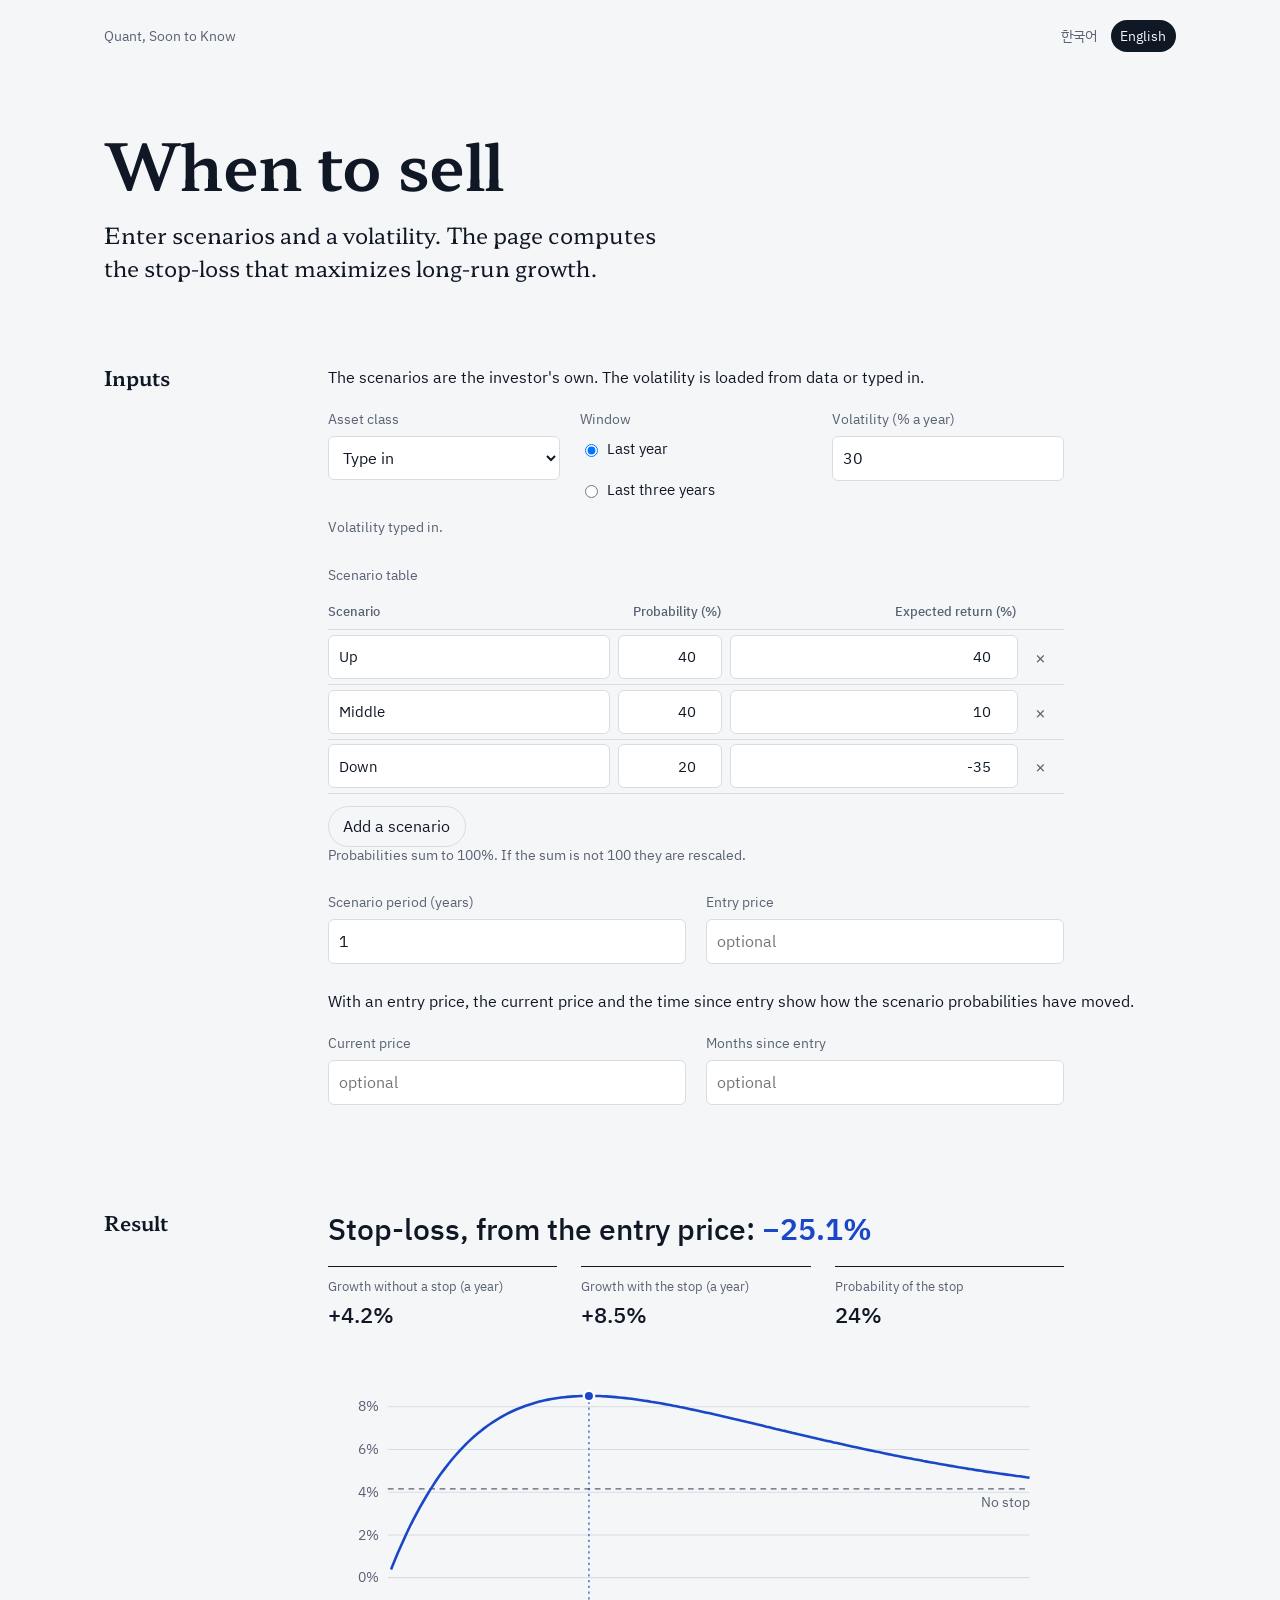
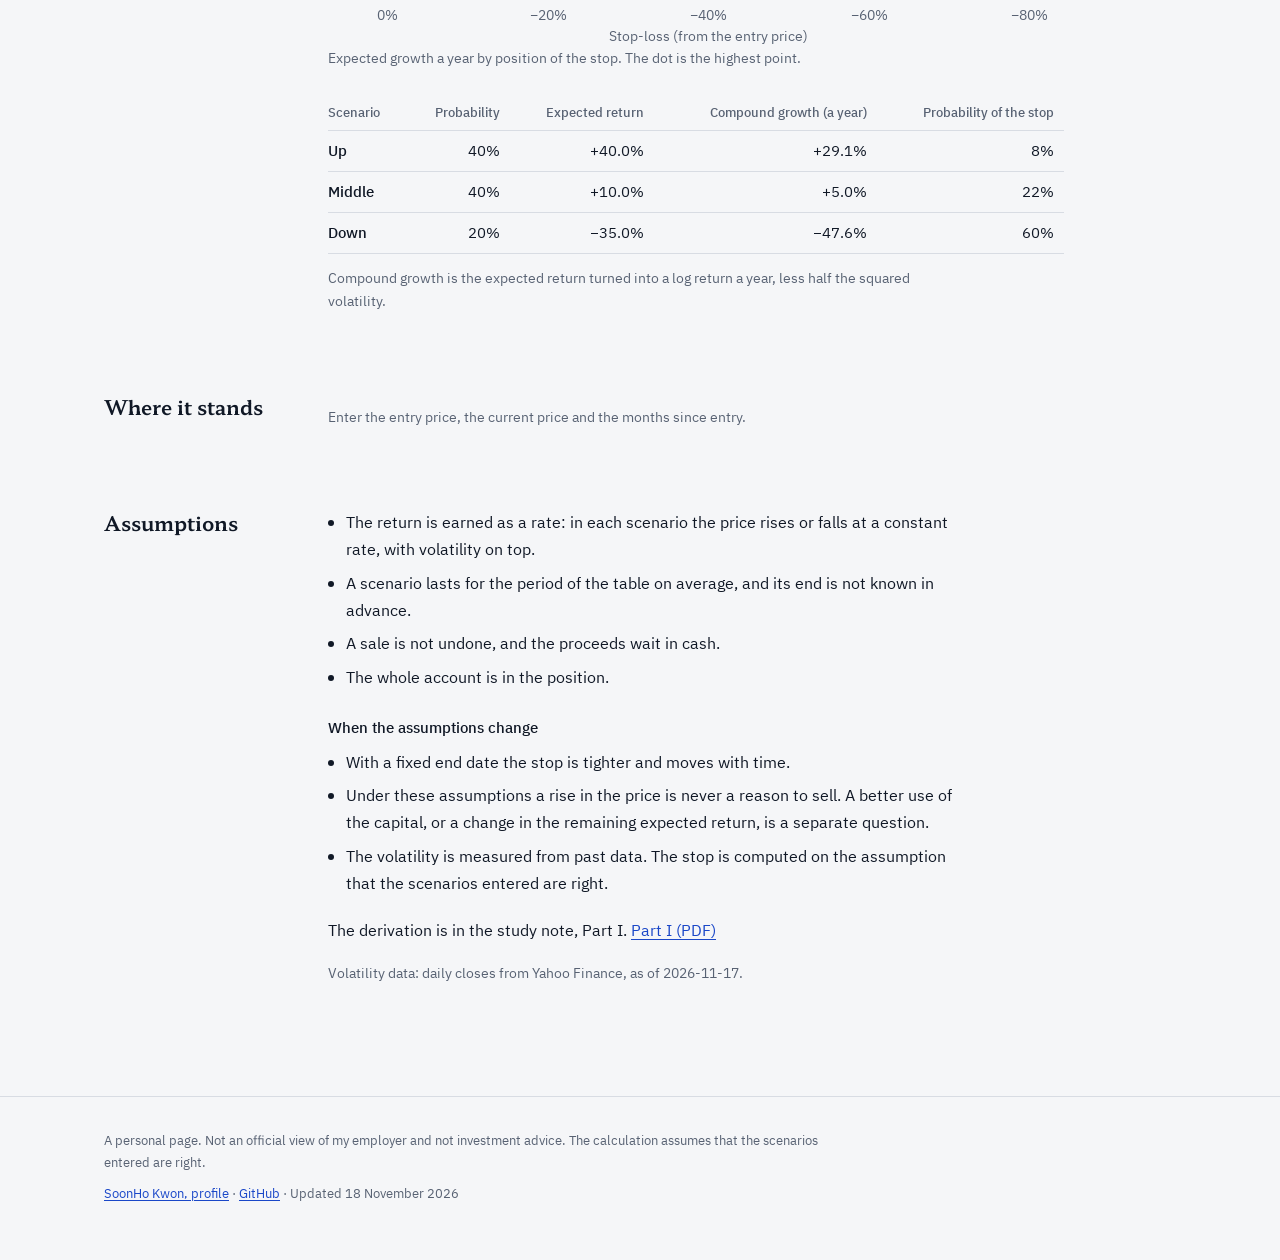
==== docs/en/index.html @ ee7844d8 "Set the site address to snowkonn.github.io/when-to-sell Co-Authored-By: Claude Fable 5.2 <noreply@an" ====
<!doctype html>
<html lang="en">
<head>
<meta charset="utf-8">
<meta name="viewport" content="width=device-width, initial-scale=1">
<title>When to sell · a stop-loss calculator</title>
<meta name="description" content="Enter a scenario table and a volatility; the page computes the stop-loss that maximizes long-run growth.">
<link rel="canonical" href="https://snowkonn.github.io/when-to-sell/en/">
<link rel="alternate" hreflang="ko" href="https://snowkonn.github.io/when-to-sell/">
<link rel="alternate" hreflang="en" href="https://snowkonn.github.io/when-to-sell/en/">
<meta property="og:type" content="website">
<meta property="og:title" content="When to sell · a stop-loss calculator">
<meta property="og:description" content="Enter a scenario table and a volatility; the page computes the stop-loss that maximizes long-run growth.">
<meta property="og:url" content="https://snowkonn.github.io/when-to-sell/en/">
<link rel="preconnect" href="https://fonts.googleapis.com">
<link rel="preconnect" href="https://fonts.gstatic.com" crossorigin>
<link rel="stylesheet" href="https://fonts.googleapis.com/css2?family=Hahmlet:wght@300;400;600&amp;display=swap&amp;text=%20%21%22%23%24%25%26%27%28%29%2A%2B%2C-./0123456789%3A%3B%3C%3D%3E%3F%40ABCDEFGHIJKLMNOPQRSTUVWXYZ%5B%5C%5D%5E_%60abcdefghijklmnopqrstuvwxyz%7B%7C%7D~">
<link rel="stylesheet" href="https://fonts.googleapis.com/css2?family=IBM+Plex+Sans+KR:wght@400;500&amp;display=swap&amp;text=%20%21%22%23%24%25%26%27%28%29%2A%2B%2C-./0123456789%3A%3B%3C%3D%3E%3F%40ABCDEFGHIJKLMNOPQRSTUVWXYZ%5B%5C%5D%5E_%60abcdefghijklmnopqrstuvwxyz%7B%7C%7D~%C2%B7%E2%88%92%EA%B5%AD%EC%96%B4%ED%95%9C">
<link rel="stylesheet" href="../assets/style.css">
</head>
<body>
<header class="masthead">
  <div class="wrap">
    <p class="series">Quant, Soon to Know</p>
    <nav class="lang" aria-label="Language"><a href="../" lang="ko" hreflang="ko">한국어</a><span aria-current="page">English</span></nav>
  </div>
</header>

<div class="tool-head">
  <div class="wrap">
    <h1>When to sell</h1>
    <p class="lede">Enter scenarios and a volatility. The page computes the stop-loss that maximizes long-run growth.</p>
  </div>
</div>

<main class="wrap tool">
  <section id="inputs">
    <h2>Inputs</h2>
    <div>
      <p>The scenarios are the investor&#x27;s own. The volatility is loaded from data or typed in.</p>
      <form>
        <div class="fields">
          <div><label for="asset">Asset class</label><select id="asset"></select></div>
          <fieldset><legend>Window</legend><div class="radios">
            <label><input type="radio" name="win" value="1y" checked> Last year</label>
            <label><input type="radio" name="win" value="3y"> Last three years</label></div></fieldset>
          <div><label for="sigma">Volatility (% a year)</label><input id="sigma" type="number" value="30" min="1" max="300" step="0.1" inputmode="decimal"></div>
        </div>
        <p class="hint" id="vol-note" aria-live="polite"></p>
        <div class="scroll"><table class="in" id="sc">
          <caption>Scenario table</caption>
          <thead><tr><th>Scenario</th><th>Probability (%)</th><th>Expected return (%)</th><th></th></tr></thead>
          <tbody></tbody>
        </table></div>
        <p class="actions"><button type="button" id="add">Add a scenario</button></p>
        <p class="hint" id="psum" aria-live="polite"></p>
        <div class="fields">
          <div><label for="horizon">Scenario period (years)</label><input id="horizon" type="number" value="1" min="0.1" max="30" step="0.25" inputmode="decimal"></div>
          <div><label for="entry">Entry price</label><input id="entry" type="number" min="0" step="any" inputmode="decimal" placeholder="optional"></div>
        </div>
        <p>With an entry price, the current price and the time since entry show how the scenario probabilities have moved.</p>
        <div class="fields">
          <div><label for="cur">Current price</label><input id="cur" type="number" min="0" step="any" inputmode="decimal" placeholder="optional"></div>
          <div><label for="months">Months since entry</label><input id="months" type="number" min="0" step="1" inputmode="decimal" placeholder="optional"></div>
        </div>
      </form>
    </div>
  </section>

  <section id="output">
    <h2>Result</h2>
    <div id="result" aria-live="polite"></div>
  </section>

  <section id="now">
    <h2>Where it stands</h2>
    <div id="now-out" aria-live="polite"></div>
  </section>

  <section id="assumptions">
    <h2>Assumptions</h2>
    <div>
      <ul class="plain"><li>The return is earned as a rate: in each scenario the price rises or falls at a constant rate, with volatility on top.</li><li>A scenario lasts for the period of the table on average, and its end is not known in advance.</li><li>A sale is not undone, and the proceeds wait in cash.</li><li>The whole account is in the position.</li></ul>
      <h3>When the assumptions change</h3>
      <ul class="plain"><li>With a fixed end date the stop is tighter and moves with time.</li><li>Under these assumptions a rise in the price is never a reason to sell. A better use of the capital, or a change in the remaining expected return, is a separate question.</li><li>The volatility is measured from past data. The stop is computed on the assumption that the scenarios entered are right.</li></ul>
      <p>The derivation is in the study note, Part I. <a href="https://snowkonn.github.io/study/stoploss-part1-rate.pdf">Part I (PDF)</a></p>
      <p class="note">Volatility data: daily closes from Yahoo Finance, as of 2026-11-17.</p>
    </div>
  </section>
</main>

<footer>
  <div class="wrap">
    <p>A personal page. Not an official view of my employer and not investment advice. The calculation assumes that the scenarios entered are right.</p>
    <p><a href="https://snowkonn.github.io/en/">SoonHo Kwon, profile</a> · <a href="https://github.com/SnowKonn/when-to-sell" rel="noopener">GitHub</a> · Updated 18 November 2026</p>
  </div>
</footer>
<div hidden>Up Middle Down Scenario Probability (%) Expected return (%) Expected return Compound growth (a year) Probability of the stop Remove Type in Equities Bonds Commodities Currencies Crypto Probabilities sum to {n}%. If the sum is not 100 they are rescaled. Last year {y1}%, last three years {y3}%. Last observation {d}. Volatility typed in. At least two scenarios are needed. Enter numbers for the probabilities and expected returns. The probabilities must sum to more than zero. An expected return must be above −100%. The volatility must be above 0 and at most 300%. The scenario period must be above 0 and at most 30 years. Stop-loss, from the entry price: as a price, {p} No stop-loss is better. No stop raises growth above holding without one. With these inputs it is better not to hold. Expected growth is not positive at any stop. The volatility outweighs the expected return. Growth without a stop (a year) Growth with the stop (a year) Probability of the stop Expected growth by position of the stop Stop-loss (from the entry price) No stop Expected growth a year by position of the stop. The dot is the highest point. Compound growth is the expected return turned into a log return a year, less half the squared volatility. Enter the entry price, the current price and the months since entry. Return since entry Remaining expected growth (a year) At entry Now The current price is below the stop. {d}% above the stop. While remaining expected growth is positive there is no reason to sell. After it turns negative, the rule of this calculation still waits until the stop is reached. Probability KOSPI KOSDAQ S&amp;P 500 Nasdaq 100 Russell 2000 PHLX Semiconductor Nikkei 225 Euro Stoxx 50 Shanghai Composite Emerging equities (EEM) US long Treasuries (TLT) US aggregate bonds (AGG) US high yield (HYG) Gold Crude oil (WTI) Copper USD/KRW Bitcoin</div>
<script type="application/json" id="i18n">{"up": "Up", "mid": "Middle", "down": "Down", "col_name": "Scenario", "col_p": "Probability (%)", "col_r": "Expected return (%)", "col_r_out": "Expected return", "col_mu": "Compound growth (a year)", "col_hit": "Probability of the stop", "remove": "Remove", "manual": "Type in", "groups": {"equity": "Equities", "bond": "Bonds", "commodity": "Commodities", "fx": "Currencies", "crypto": "Crypto"}, "psum": "Probabilities sum to {n}%. If the sum is not 100 they are rescaled.", "vol_note": "Last year {y1}%, last three years {y3}%. Last observation {d}.", "vol_manual": "Volatility typed in.", "err_rows": "At least two scenarios are needed.", "err_number": "Enter numbers for the probabilities and expected returns.", "err_prob": "The probabilities must sum to more than zero.", "err_return": "An expected return must be above −100%.", "err_sigma": "The volatility must be above 0 and at most 300%.", "err_horizon": "The scenario period must be above 0 and at most 30 years.", "stop_label": "Stop-loss, from the entry price:", "stop_price": "as a price, {p}", "no_stop": "No stop-loss is better.", "no_stop_why": "No stop raises growth above holding without one.", "avoid": "With these inputs it is better not to hold.", "avoid_why": "Expected growth is not positive at any stop. The volatility outweighs the expected return.", "g_none": "Growth without a stop (a year)", "g_stop": "Growth with the stop (a year)", "p_stop": "Probability of the stop", "chart_alt": "Expected growth by position of the stop", "chart_x": "Stop-loss (from the entry price)", "chart_none": "No stop", "chart_cap": "Expected growth a year by position of the stop. The dot is the highest point.", "mu_note": "Compound growth is the expected return turned into a log return a year, less half the squared volatility.", "now_hint": "Enter the entry price, the current price and the months since entry.", "now_ret": "Return since entry", "now_D": "Remaining expected growth (a year)", "now_prior": "At entry", "now_post": "Now", "now_below": "The current price is below the stop.", "now_above": "{d}% above the stop.", "now_note": "While remaining expected growth is positive there is no reason to sell. After it turns negative, the rule of this calculation still waits until the stop is reached.", "col_p_out": "Probability"}</script>
<script type="application/json" id="vol-data">{"generated": "2026-11-17", "source": "Yahoo Finance via yfinance", "method": "sample standard deviation of daily log returns over the last 252 and 756 observations, annualized with the observations per year measured from the dates", "assets": [{"id": "kospi", "ticker": "^KS11", "group": "equity", "ko": "코스피", "en": "KOSPI", "vol_1y": 0.5567, "vol_3y": 0.3593, "last": "2026-11-17", "n": 1220, "per_year": 243.8}, {"id": "kosdaq", "ticker": "^KQ11", "group": "equity", "ko": "코스닥", "en": "KOSDAQ", "vol_1y": 0.5025, "vol_3y": 0.3477, "last": "2026-11-17", "n": 1220, "per_year": 243.8}, {"id": "spx", "ticker": "^GSPC", "group": "equity", "ko": "S&P 500", "en": "S&P 500", "vol_1y": 0.1373, "vol_3y": 0.1515, "last": "2026-11-16", "n": 1254, "per_year": 250.8}, {"id": "ndx", "ticker": "^NDX", "group": "equity", "ko": "나스닥 100", "en": "Nasdaq 100", "vol_1y": 0.2149, "vol_3y": 0.2101, "last": "2026-11-16", "n": 1254, "per_year": 250.8}, {"id": "rut", "ticker": "^RUT", "group": "equity", "ko": "러셀 2000", "en": "Russell 2000", "vol_1y": 0.1871, "vol_3y": 0.2112, "last": "2026-11-16", "n": 1254, "per_year": 250.8}, {"id": "sox", "ticker": "^SOX", "group": "equity", "ko": "필라델피아 반도체", "en": "PHLX Semiconductor", "vol_1y": 0.4892, "vol_3y": 0.4156, "last": "2026-11-16", "n": 1254, "per_year": 250.8}, {"id": "n225", "ticker": "^N225", "group": "equity", "ko": "닛케이 225", "en": "Nikkei 225", "vol_1y": 0.2931, "vol_3y": 0.2606, "last": "2026-11-17", "n": 1220, "per_year": 243.8}, {"id": "sx5e", "ticker": "^STOXX50E", "group": "equity", "ko": "유로스톡스 50", "en": "Euro Stoxx 50", "vol_1y": 0.1568, "vol_3y": 0.1526, "last": "2026-11-13", "n": 1256, "per_year": 251.4}, {"id": "ssec", "ticker": "000001.SS", "group": "equity", "ko": "상하이종합", "en": "Shanghai Composite", "vol_1y": 0.143, "vol_3y": 0.1583, "last": "2026-11-13", "n": 1211, "per_year": 242.4}, {"id": "eem", "ticker": "EEM", "group": "equity", "ko": "신흥국 주식(EEM)", "en": "Emerging equities (EEM)", "vol_1y": 0.267, "vol_3y": 0.2056, "last": "2026-11-16", "n": 1254, "per_year": 250.8}, {"id": "tlt", "ticker": "TLT", "group": "bond", "ko": "미국 장기국채(TLT)", "en": "US long Treasuries (TLT)", "vol_1y": 0.0966, "vol_3y": 0.1256, "last": "2026-11-16", "n": 1254, "per_year": 250.8}, {"id": "agg", "ticker": "AGG", "group": "bond", "ko": "미국 종합채권(AGG)", "en": "US aggregate bonds (AGG)", "vol_1y": 0.0415, "vol_3y": 0.0498, "last": "2026-11-16", "n": 1254, "per_year": 250.8}, {"id": "hyg", "ticker": "HYG", "group": "bond", "ko": "미국 하이일드(HYG)", "en": "US high yield (HYG)", "vol_1y": 0.0394, "vol_3y": 0.0482, "last": "2026-11-16", "n": 1254, "per_year": 250.8}, {"id": "gold", "ticker": "GC=F", "group": "commodity", "ko": "금", "en": "Gold", "vol_1y": 0.2828, "vol_3y": 0.22, "last": "2026-11-16", "n": 1258, "per_year": 251.4}, {"id": "wti", "ticker": "CL=F", "group": "commodity", "ko": "원유(WTI)", "en": "Crude oil (WTI)", "vol_1y": 0.5741, "vol_3y": 0.4165, "last": "2026-11-16", "n": 1257, "per_year": 251.2}, {"id": "copper", "ticker": "HG=F", "group": "commodity", "ko": "구리", "en": "Copper", "vol_1y": 0.2736, "vol_3y": 0.3012, "last": "2026-11-16", "n": 1258, "per_year": 251.4}, {"id": "usdkrw", "ticker": "KRW=X", "group": "fx", "ko": "달러/원", "en": "USD/KRW", "vol_1y": 0.1069, "vol_3y": 0.0996, "last": "2026-11-17", "n": 1300, "per_year": 259.8}, {"id": "btc", "ticker": "BTC-USD", "group": "crypto", "ko": "비트코인", "en": "Bitcoin", "vol_1y": 0.3858, "vol_3y": 0.4451, "last": "2026-11-17", "n": 1826, "per_year": 365.0}]}</script>
<script src="../assets/stoploss.js" defer></script>
</body>
</html>
---- docs/assets/style.css ----
/* Stop-loss calculator. Colours and type follow snowkonn.github.io. */

:root {
  --paper: #f5f6f8;
  --surface: #ffffff;
  --ink: #101826;
  --muted: #586273;
  --rule: #d8dce3;
  --warn: #b96a00;
  --link: #1a47c8;
  --display: "Hahmlet", "Noto Serif KR", serif;
  --text: "IBM Plex Sans KR", "IBM Plex Sans", "Apple SD Gothic Neo", sans-serif;
  --measure: 40rem;
  color-scheme: light dark;
}

@media (prefers-color-scheme: dark) {
  :root {
    --paper: #0e131b;
    --surface: #161d28;
    --ink: #e7ebf1;
    --muted: #98a3b3;
    --rule: #2a3442;
    --warn: #e3a04a;
    --link: #9bb5ff;
  }
}

* { box-sizing: border-box; }

html { -webkit-text-size-adjust: 100%; scroll-behavior: smooth; }

body {
  margin: 0;
  background: var(--paper);
  color: var(--ink);
  font-family: var(--text);
  font-size: 1rem;
  line-height: 1.7;
  font-feature-settings: "tnum" 1, "lnum" 1;
  word-break: keep-all;
  overflow-wrap: anywhere;
}

a { color: var(--link); text-underline-offset: 0.18em; text-decoration-thickness: 1px; }
a:hover { text-decoration-thickness: 2px; }
:focus-visible { outline: 2px solid var(--link); outline-offset: 3px; border-radius: 2px; }

.wrap { max-width: 70rem; margin: 0 auto; padding: 0 1.5rem; }

/* ---------- masthead ---------- */

.masthead { padding: 1.25rem 0 0; }
.masthead .wrap { display: flex; justify-content: space-between; align-items: baseline; gap: 1rem; }
.masthead .series { color: var(--muted); font-size: 0.875rem; margin: 0; }
.lang { display: flex; gap: 0.25rem; font-size: 0.875rem; }
.lang a, .lang span { padding: 0.25rem 0.6rem; border-radius: 999px; text-decoration: none; color: var(--muted); }
.lang span[aria-current] { background: var(--ink); color: var(--paper); }
.lang a:hover { color: var(--ink); }

/* ---------- sections ---------- */

main section { display: grid; grid-template-columns: 11rem minmax(0, 1fr); gap: 1rem 3rem; padding: clamp(3rem, 7vw, 5rem) 0 0; }
main section > h2 { font-family: var(--display); font-weight: 600; font-size: 1.25rem; line-height: 1.35; margin: 0; align-self: start; position: sticky; top: 1.25rem; }
main section > h2 small { display: block; font-family: var(--text); font-weight: 400; font-size: 0.8125rem; color: var(--muted); margin-top: 0.25rem; }
main section > div > p { max-width: var(--measure); margin: 0 0 1rem; }
[hidden] { display: none !important; }
@media (prefers-reduced-motion: reduce) { html { scroll-behavior: auto; } }

footer { margin-top: clamp(4rem, 9vw, 7rem); padding: 2rem 0 3rem; border-top: 1px solid var(--rule); color: var(--muted); font-size: 0.8125rem; }
footer p { max-width: 46rem; margin: 0 0 0.5rem; }

/* ---------- calculator ---------- */

.tool-head { padding: clamp(2rem, 6vw, 4rem) 0 0; }
.tool-head .back { font-size: 0.875rem; }
.tool-head h1 { font-family: var(--display); font-weight: 600; font-size: clamp(2.25rem, 6vw, 4rem); line-height: 1.1; letter-spacing: -0.01em; margin: 0.75rem 0 0; }
.tool-head .lede { font-family: var(--display); font-size: clamp(1.125rem, 2vw, 1.375rem); line-height: 1.5; max-width: 36rem; margin: 1.25rem 0 0; }

.tool form { margin: 0; }
.tool .fields { display: grid; grid-template-columns: repeat(auto-fit, minmax(11rem, 1fr)); gap: 1rem 1.25rem; max-width: 46rem; margin: 0 0 1.5rem; }
.tool label, .tool legend { display: block; font-size: 0.875rem; color: var(--muted); margin: 0 0 0.3rem; padding: 0; }
.tool fieldset { border: 0; margin: 0; padding: 0; min-width: 0; }
.tool input[type="number"], .tool input[type="text"], .tool select {
  width: 100%; font: inherit; color: var(--ink); background: var(--surface);
  border: 1px solid var(--rule); border-radius: 6px; padding: 0.5rem 0.65rem; min-height: 2.75rem;
}
.tool input:hover, .tool select:hover { border-color: var(--muted); }
.tool .radios { display: flex; gap: 1rem; flex-wrap: wrap; min-height: 2.75rem; align-items: center; }
.tool .radios label { display: inline-flex; gap: 0.4rem; align-items: center; margin: 0; color: var(--ink); font-size: 0.9375rem; }
.tool .hint { font-size: 0.875rem; color: var(--muted); margin: -0.75rem 0 1.5rem; max-width: var(--measure); }
.tool .hint.warn { color: var(--warn); }

.tool .scroll { overflow-x: auto; max-width: 46rem; }
.tool table { border-collapse: collapse; width: 100%; font-size: 0.9375rem; }
.tool caption { text-align: left; font-size: 0.875rem; color: var(--muted); padding: 0 0 0.4rem; }
.tool th, .tool td { padding: 0.45rem 0.6rem 0.45rem 0; border-top: 1px solid var(--rule); text-align: right; white-space: nowrap; }
.tool th:first-child, .tool td:first-child { text-align: left; }
.tool thead th { font-weight: 500; color: var(--muted); font-size: 0.8125rem; border-top: 0; }
.tool tbody tr:last-child > * { border-bottom: 1px solid var(--rule); }
.tool table.in td { padding: 0.3rem 0.5rem 0.3rem 0; }
.tool table.in input { min-width: 5.5rem; }
.tool table.in td:nth-child(2) input, .tool table.in td:nth-child(3) input { text-align: right; }
.tool table.out th[scope="row"] { font-weight: 500; }
.tool button { font: inherit; color: var(--ink); background: none; border: 1px solid var(--rule); border-radius: 999px; padding: 0.35rem 0.9rem; min-height: 2.5rem; cursor: pointer; }
.tool button:hover { border-color: var(--muted); }
.tool button.del { border: 0; color: var(--muted); padding: 0.2rem 0.6rem; font-size: 1.125rem; line-height: 1; }
.tool button.del:hover { color: var(--ink); }
.tool .actions { margin: 0.75rem 0 0.5rem; }

.tool .big { font-size: clamp(1.375rem, 3vw, 1.875rem); font-weight: 500; line-height: 1.35; margin: 0 0 1rem; max-width: none; }
.tool .big strong { font-weight: 600; color: var(--link); }
.tool .big .sub { display: block; font-family: var(--text); font-size: 1rem; color: var(--muted); margin-top: 0.25rem; }
.tool .facts { display: grid; grid-template-columns: repeat(auto-fit, minmax(11rem, 1fr)); gap: 0.75rem 1.5rem; max-width: 46rem; margin: 0 0 1.5rem; }
.tool .facts div { border-top: 1px solid var(--ink); padding-top: 0.5rem; }
.tool .facts dt { font-size: 0.8125rem; color: var(--muted); }
.tool .facts dd { margin: 0; font-size: 1.375rem; font-weight: 500; }
.tool figure { margin: 0 0 1.5rem; max-width: 46rem; }
.tool figcaption, .tool .note { font-size: 0.875rem; color: var(--muted); max-width: var(--measure); }
.tool .note { margin: 0.75rem 0 0; }
.tool .error { color: var(--warn); }
.tool svg { display: block; width: 100%; height: auto; }
.tool svg .grid { stroke: var(--rule); stroke-width: 1; }
.tool svg .tick, .tool svg .lab { fill: var(--muted); font-size: 12px; font-family: var(--text); }
.tool svg .curve { fill: none; stroke: var(--link); stroke-width: 2.25; stroke-linejoin: round; }
.tool svg .none { stroke: var(--muted); stroke-width: 1.25; stroke-dasharray: 5 4; }
.tool svg .at { stroke: var(--link); stroke-width: 1; stroke-dasharray: 2 3; }
.tool svg .dot { fill: var(--link); stroke: var(--surface); stroke-width: 2; }
.tool ul.plain { margin: 0 0 1.25rem; padding-left: 1.1rem; max-width: var(--measure); }
.tool ul.plain li { margin: 0 0 0.4rem; }
.tool h3 { font-family: var(--text); font-size: 0.9375rem; font-weight: 500; margin: 1.5rem 0 0.5rem; }

/* the result tables scroll inside their own box; the page itself never scrolls sideways */
.tool section > div, .tool section > h2 { min-width: 0; }
@media (max-width: 560px) {
  .tool svg .tick { font-size: 19px; }
  .tool svg .lab { font-size: 19px; }
  .tool svg .axis-title { display: none; }
}

/* ---------- small screens ---------- */

@media (max-width: 760px) {
  main section { grid-template-columns: minmax(0, 1fr); gap: 1.25rem; }
  main section > h2 { position: static; }
}
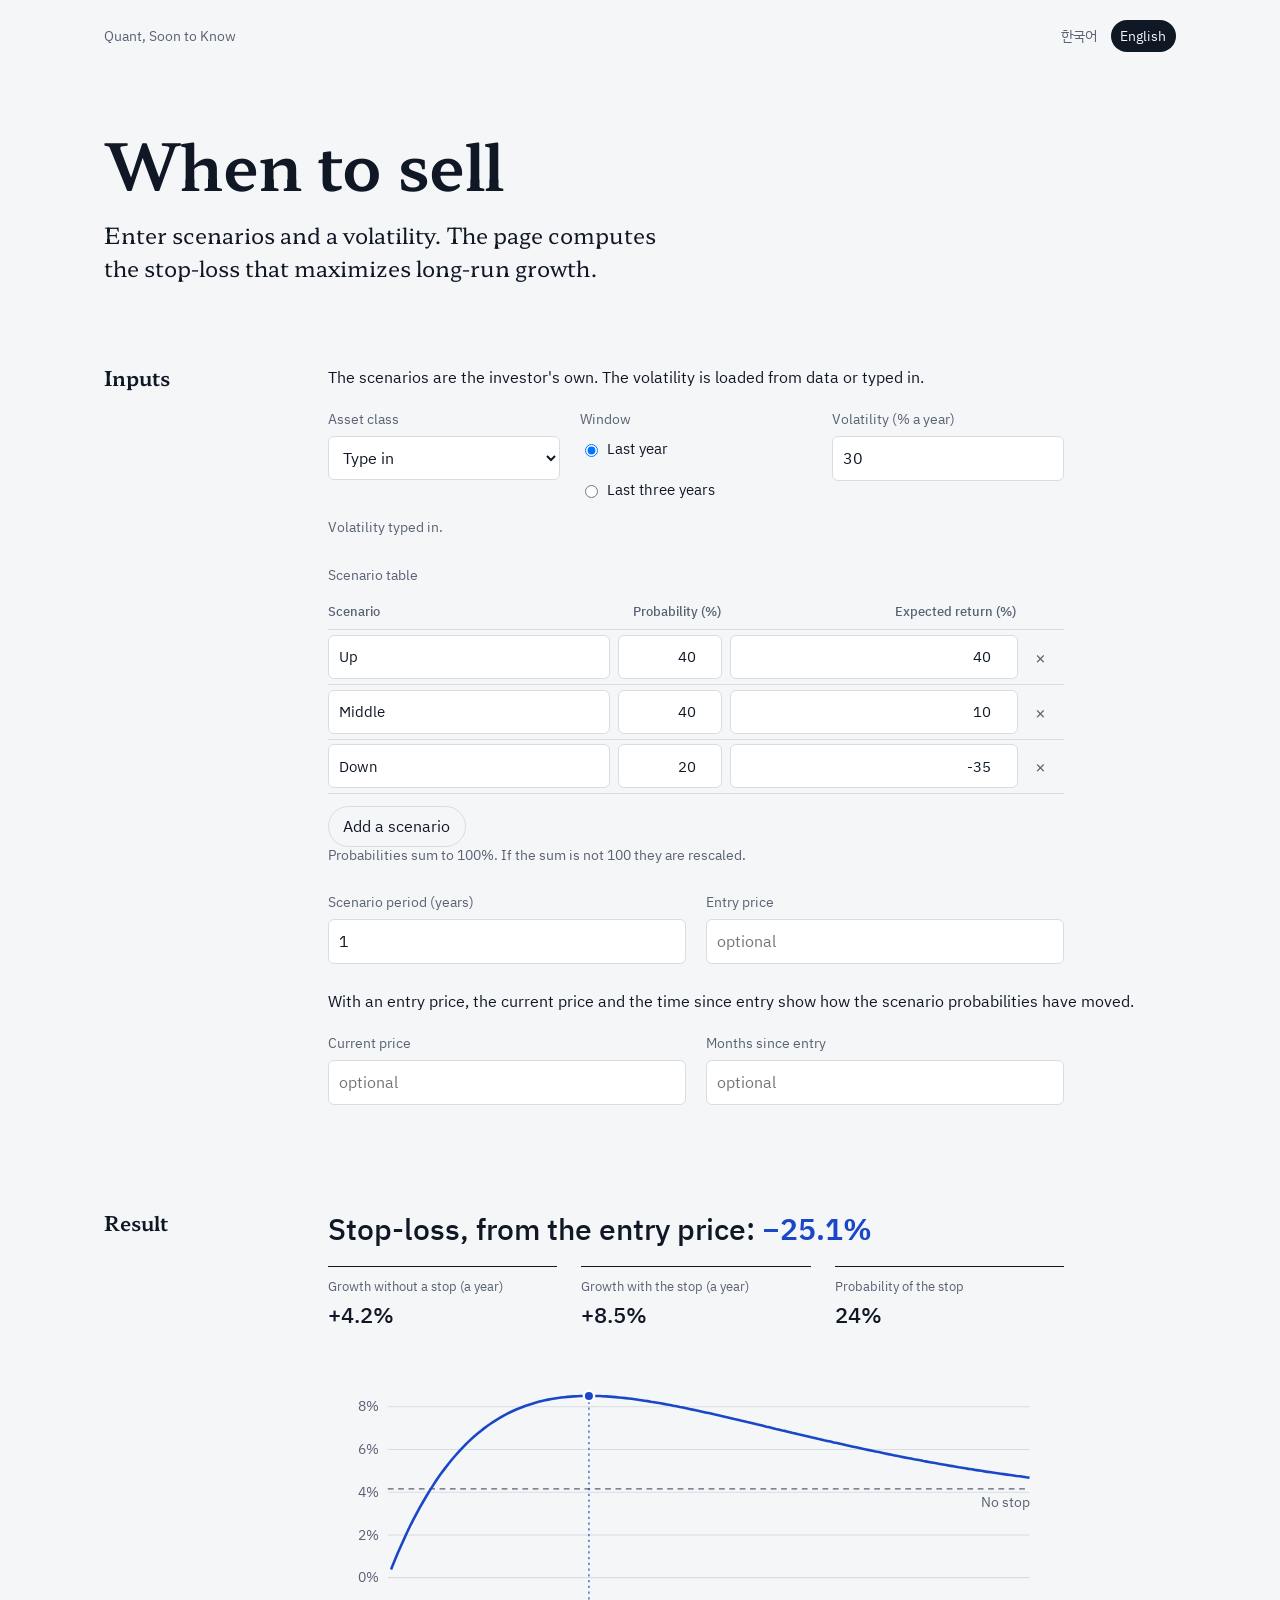
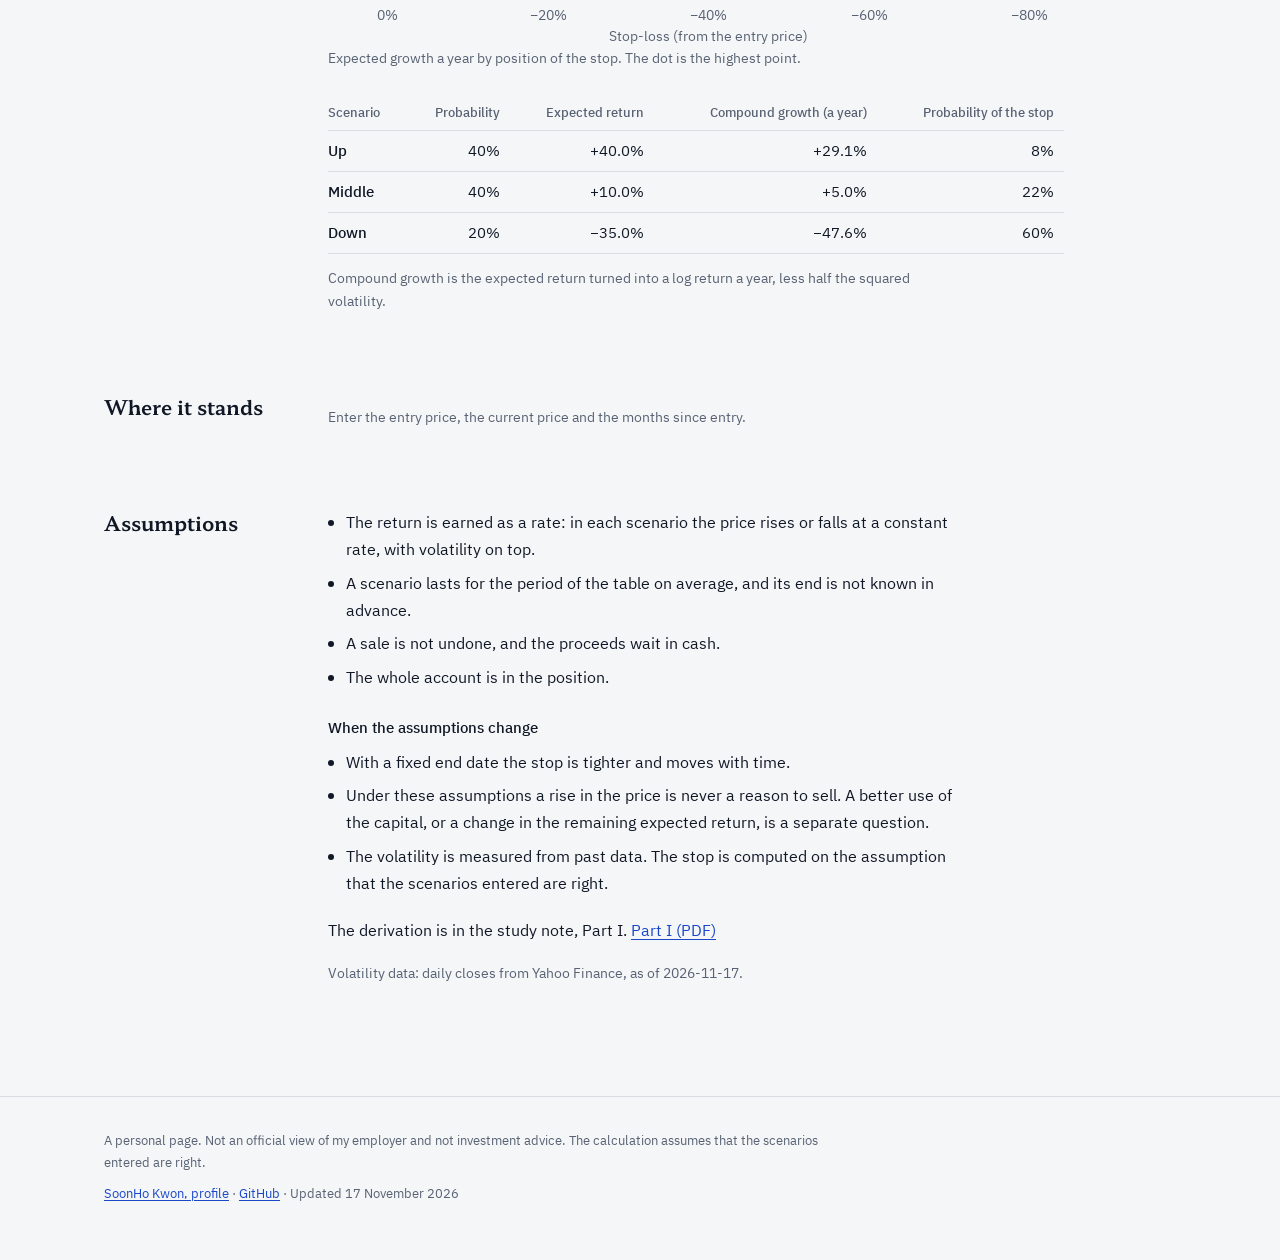
==== commit 915a8e88: "Refresh volatility table" ====
--- a/docs/en/index.html
+++ b/docs/en/index.html
@@ -92,12 +92,12 @@
 <footer>
   <div class="wrap">
     <p>A personal page. Not an official view of my employer and not investment advice. The calculation assumes that the scenarios entered are right.</p>
-    <p><a href="https://snowkonn.github.io/en/">SoonHo Kwon, profile</a> · <a href="https://github.com/SnowKonn/when-to-sell" rel="noopener">GitHub</a> · Updated 18 November 2026</p>
+    <p><a href="https://snowkonn.github.io/en/">SoonHo Kwon, profile</a> · <a href="https://github.com/SnowKonn/when-to-sell" rel="noopener">GitHub</a> · Updated 17 November 2026</p>
   </div>
 </footer>
 <div hidden>Up Middle Down Scenario Probability (%) Expected return (%) Expected return Compound growth (a year) Probability of the stop Remove Type in Equities Bonds Commodities Currencies Crypto Probabilities sum to {n}%. If the sum is not 100 they are rescaled. Last year {y1}%, last three years {y3}%. Last observation {d}. Volatility typed in. At least two scenarios are needed. Enter numbers for the probabilities and expected returns. The probabilities must sum to more than zero. An expected return must be above −100%. The volatility must be above 0 and at most 300%. The scenario period must be above 0 and at most 30 years. Stop-loss, from the entry price: as a price, {p} No stop-loss is better. No stop raises growth above holding without one. With these inputs it is better not to hold. Expected growth is not positive at any stop. The volatility outweighs the expected return. Growth without a stop (a year) Growth with the stop (a year) Probability of the stop Expected growth by position of the stop Stop-loss (from the entry price) No stop Expected growth a year by position of the stop. The dot is the highest point. Compound growth is the expected return turned into a log return a year, less half the squared volatility. Enter the entry price, the current price and the months since entry. Return since entry Remaining expected growth (a year) At entry Now The current price is below the stop. {d}% above the stop. While remaining expected growth is positive there is no reason to sell. After it turns negative, the rule of this calculation still waits until the stop is reached. Probability KOSPI KOSDAQ S&amp;P 500 Nasdaq 100 Russell 2000 PHLX Semiconductor Nikkei 225 Euro Stoxx 50 Shanghai Composite Emerging equities (EEM) US long Treasuries (TLT) US aggregate bonds (AGG) US high yield (HYG) Gold Crude oil (WTI) Copper USD/KRW Bitcoin</div>
 <script type="application/json" id="i18n">{"up": "Up", "mid": "Middle", "down": "Down", "col_name": "Scenario", "col_p": "Probability (%)", "col_r": "Expected return (%)", "col_r_out": "Expected return", "col_mu": "Compound growth (a year)", "col_hit": "Probability of the stop", "remove": "Remove", "manual": "Type in", "groups": {"equity": "Equities", "bond": "Bonds", "commodity": "Commodities", "fx": "Currencies", "crypto": "Crypto"}, "psum": "Probabilities sum to {n}%. If the sum is not 100 they are rescaled.", "vol_note": "Last year {y1}%, last three years {y3}%. Last observation {d}.", "vol_manual": "Volatility typed in.", "err_rows": "At least two scenarios are needed.", "err_number": "Enter numbers for the probabilities and expected returns.", "err_prob": "The probabilities must sum to more than zero.", "err_return": "An expected return must be above −100%.", "err_sigma": "The volatility must be above 0 and at most 300%.", "err_horizon": "The scenario period must be above 0 and at most 30 years.", "stop_label": "Stop-loss, from the entry price:", "stop_price": "as a price, {p}", "no_stop": "No stop-loss is better.", "no_stop_why": "No stop raises growth above holding without one.", "avoid": "With these inputs it is better not to hold.", "avoid_why": "Expected growth is not positive at any stop. The volatility outweighs the expected return.", "g_none": "Growth without a stop (a year)", "g_stop": "Growth with the stop (a year)", "p_stop": "Probability of the stop", "chart_alt": "Expected growth by position of the stop", "chart_x": "Stop-loss (from the entry price)", "chart_none": "No stop", "chart_cap": "Expected growth a year by position of the stop. The dot is the highest point.", "mu_note": "Compound growth is the expected return turned into a log return a year, less half the squared volatility.", "now_hint": "Enter the entry price, the current price and the months since entry.", "now_ret": "Return since entry", "now_D": "Remaining expected growth (a year)", "now_prior": "At entry", "now_post": "Now", "now_below": "The current price is below the stop.", "now_above": "{d}% above the stop.", "now_note": "While remaining expected growth is positive there is no reason to sell. After it turns negative, the rule of this calculation still waits until the stop is reached.", "col_p_out": "Probability"}</script>
-<script type="application/json" id="vol-data">{"generated": "2026-11-17", "source": "Yahoo Finance via yfinance", "method": "sample standard deviation of daily log returns over the last 252 and 756 observations, annualized with the observations per year measured from the dates", "assets": [{"id": "kospi", "ticker": "^KS11", "group": "equity", "ko": "코스피", "en": "KOSPI", "vol_1y": 0.5567, "vol_3y": 0.3593, "last": "2026-11-17", "n": 1220, "per_year": 243.8}, {"id": "kosdaq", "ticker": "^KQ11", "group": "equity", "ko": "코스닥", "en": "KOSDAQ", "vol_1y": 0.5025, "vol_3y": 0.3477, "last": "2026-11-17", "n": 1220, "per_year": 243.8}, {"id": "spx", "ticker": "^GSPC", "group": "equity", "ko": "S&P 500", "en": "S&P 500", "vol_1y": 0.1373, "vol_3y": 0.1515, "last": "2026-11-16", "n": 1254, "per_year": 250.8}, {"id": "ndx", "ticker": "^NDX", "group": "equity", "ko": "나스닥 100", "en": "Nasdaq 100", "vol_1y": 0.2149, "vol_3y": 0.2101, "last": "2026-11-16", "n": 1254, "per_year": 250.8}, {"id": "rut", "ticker": "^RUT", "group": "equity", "ko": "러셀 2000", "en": "Russell 2000", "vol_1y": 0.1871, "vol_3y": 0.2112, "last": "2026-11-16", "n": 1254, "per_year": 250.8}, {"id": "sox", "ticker": "^SOX", "group": "equity", "ko": "필라델피아 반도체", "en": "PHLX Semiconductor", "vol_1y": 0.4892, "vol_3y": 0.4156, "last": "2026-11-16", "n": 1254, "per_year": 250.8}, {"id": "n225", "ticker": "^N225", "group": "equity", "ko": "닛케이 225", "en": "Nikkei 225", "vol_1y": 0.2931, "vol_3y": 0.2606, "last": "2026-11-17", "n": 1220, "per_year": 243.8}, {"id": "sx5e", "ticker": "^STOXX50E", "group": "equity", "ko": "유로스톡스 50", "en": "Euro Stoxx 50", "vol_1y": 0.1568, "vol_3y": 0.1526, "last": "2026-11-13", "n": 1256, "per_year": 251.4}, {"id": "ssec", "ticker": "000001.SS", "group": "equity", "ko": "상하이종합", "en": "Shanghai Composite", "vol_1y": 0.143, "vol_3y": 0.1583, "last": "2026-11-13", "n": 1211, "per_year": 242.4}, {"id": "eem", "ticker": "EEM", "group": "equity", "ko": "신흥국 주식(EEM)", "en": "Emerging equities (EEM)", "vol_1y": 0.267, "vol_3y": 0.2056, "last": "2026-11-16", "n": 1254, "per_year": 250.8}, {"id": "tlt", "ticker": "TLT", "group": "bond", "ko": "미국 장기국채(TLT)", "en": "US long Treasuries (TLT)", "vol_1y": 0.0966, "vol_3y": 0.1256, "last": "2026-11-16", "n": 1254, "per_year": 250.8}, {"id": "agg", "ticker": "AGG", "group": "bond", "ko": "미국 종합채권(AGG)", "en": "US aggregate bonds (AGG)", "vol_1y": 0.0415, "vol_3y": 0.0498, "last": "2026-11-16", "n": 1254, "per_year": 250.8}, {"id": "hyg", "ticker": "HYG", "group": "bond", "ko": "미국 하이일드(HYG)", "en": "US high yield (HYG)", "vol_1y": 0.0394, "vol_3y": 0.0482, "last": "2026-11-16", "n": 1254, "per_year": 250.8}, {"id": "gold", "ticker": "GC=F", "group": "commodity", "ko": "금", "en": "Gold", "vol_1y": 0.2828, "vol_3y": 0.22, "last": "2026-11-16", "n": 1258, "per_year": 251.4}, {"id": "wti", "ticker": "CL=F", "group": "commodity", "ko": "원유(WTI)", "en": "Crude oil (WTI)", "vol_1y": 0.5741, "vol_3y": 0.4165, "last": "2026-11-16", "n": 1257, "per_year": 251.2}, {"id": "copper", "ticker": "HG=F", "group": "commodity", "ko": "구리", "en": "Copper", "vol_1y": 0.2736, "vol_3y": 0.3012, "last": "2026-11-16", "n": 1258, "per_year": 251.4}, {"id": "usdkrw", "ticker": "KRW=X", "group": "fx", "ko": "달러/원", "en": "USD/KRW", "vol_1y": 0.1069, "vol_3y": 0.0996, "last": "2026-11-17", "n": 1300, "per_year": 259.8}, {"id": "btc", "ticker": "BTC-USD", "group": "crypto", "ko": "비트코인", "en": "Bitcoin", "vol_1y": 0.3858, "vol_3y": 0.4451, "last": "2026-11-17", "n": 1826, "per_year": 365.0}]}</script>
+<script type="application/json" id="vol-data">{"generated": "2026-11-17", "source": "Yahoo Finance via yfinance", "method": "sample standard deviation of daily log returns over the last 252 and 756 observations, annualized with the observations per year measured from the dates", "assets": [{"id": "kospi", "ticker": "^KS11", "group": "equity", "ko": "코스피", "en": "KOSPI", "vol_1y": 0.5558, "vol_3y": 0.3588, "last": "2026-11-16", "n": 1220, "per_year": 244.0}, {"id": "kosdaq", "ticker": "^KQ11", "group": "equity", "ko": "코스닥", "en": "KOSDAQ", "vol_1y": 0.5017, "vol_3y": 0.3474, "last": "2026-11-16", "n": 1220, "per_year": 244.0}, {"id": "spx", "ticker": "^GSPC", "group": "equity", "ko": "S&P 500", "en": "S&P 500", "vol_1y": 0.1377, "vol_3y": 0.1514, "last": "2026-11-17", "n": 1254, "per_year": 250.8}, {"id": "ndx", "ticker": "^NDX", "group": "equity", "ko": "나스닥 100", "en": "Nasdaq 100", "vol_1y": 0.2151, "vol_3y": 0.2098, "last": "2026-11-17", "n": 1254, "per_year": 250.8}, {"id": "rut", "ticker": "^RUT", "group": "equity", "ko": "러셀 2000", "en": "Russell 2000", "vol_1y": 0.1878, "vol_3y": 0.2113, "last": "2026-11-17", "n": 1254, "per_year": 250.8}, {"id": "sox", "ticker": "^SOX", "group": "equity", "ko": "필라델피아 반도체", "en": "PHLX Semiconductor", "vol_1y": 0.4892, "vol_3y": 0.4151, "last": "2026-11-17", "n": 1254, "per_year": 250.8}, {"id": "n225", "ticker": "^N225", "group": "equity", "ko": "닛케이 225", "en": "Nikkei 225", "vol_1y": 0.2925, "vol_3y": 0.2604, "last": "2026-11-16", "n": 1220, "per_year": 244.0}, {"id": "sx5e", "ticker": "^STOXX50E", "group": "equity", "ko": "유로스톡스 50", "en": "Euro Stoxx 50", "vol_1y": 0.1565, "vol_3y": 0.1526, "last": "2026-11-16", "n": 1256, "per_year": 251.2}, {"id": "ssec", "ticker": "000001.SS", "group": "equity", "ko": "상하이종합", "en": "Shanghai Composite", "vol_1y": 0.1429, "vol_3y": 0.1583, "last": "2026-11-16", "n": 1211, "per_year": 242.2}, {"id": "eem", "ticker": "EEM", "group": "equity", "ko": "신흥국 주식(EEM)", "en": "Emerging equities (EEM)", "vol_1y": 0.2672, "vol_3y": 0.2057, "last": "2026-11-17", "n": 1254, "per_year": 250.8}, {"id": "tlt", "ticker": "TLT", "group": "bond", "ko": "미국 장기국채(TLT)", "en": "US long Treasuries (TLT)", "vol_1y": 0.0964, "vol_3y": 0.1256, "last": "2026-11-17", "n": 1254, "per_year": 250.8}, {"id": "agg", "ticker": "AGG", "group": "bond", "ko": "미국 종합채권(AGG)", "en": "US aggregate bonds (AGG)", "vol_1y": 0.0415, "vol_3y": 0.0498, "last": "2026-11-17", "n": 1254, "per_year": 250.8}, {"id": "hyg", "ticker": "HYG", "group": "bond", "ko": "미국 하이일드(HYG)", "en": "US high yield (HYG)", "vol_1y": 0.0394, "vol_3y": 0.0481, "last": "2026-11-17", "n": 1254, "per_year": 250.8}, {"id": "gold", "ticker": "GC=F", "group": "commodity", "ko": "금", "en": "Gold", "vol_1y": 0.2818, "vol_3y": 0.22, "last": "2026-11-17", "n": 1258, "per_year": 251.4}, {"id": "wti", "ticker": "CL=F", "group": "commodity", "ko": "원유(WTI)", "en": "Crude oil (WTI)", "vol_1y": 0.5734, "vol_3y": 0.4164, "last": "2026-11-17", "n": 1257, "per_year": 251.2}, {"id": "copper", "ticker": "HG=F", "group": "commodity", "ko": "구리", "en": "Copper", "vol_1y": 0.2734, "vol_3y": 0.3011, "last": "2026-11-17", "n": 1258, "per_year": 251.4}, {"id": "usdkrw", "ticker": "KRW=X", "group": "fx", "ko": "달러/원", "en": "USD/KRW", "vol_1y": 0.1068, "vol_3y": 0.0996, "last": "2026-11-17", "n": 1300, "per_year": 259.8}, {"id": "btc", "ticker": "BTC-USD", "group": "crypto", "ko": "비트코인", "en": "Bitcoin", "vol_1y": 0.3848, "vol_3y": 0.4451, "last": "2026-11-17", "n": 1827, "per_year": 365.2}]}</script>
 <script src="../assets/stoploss.js" defer></script>
 </body>
 </html>
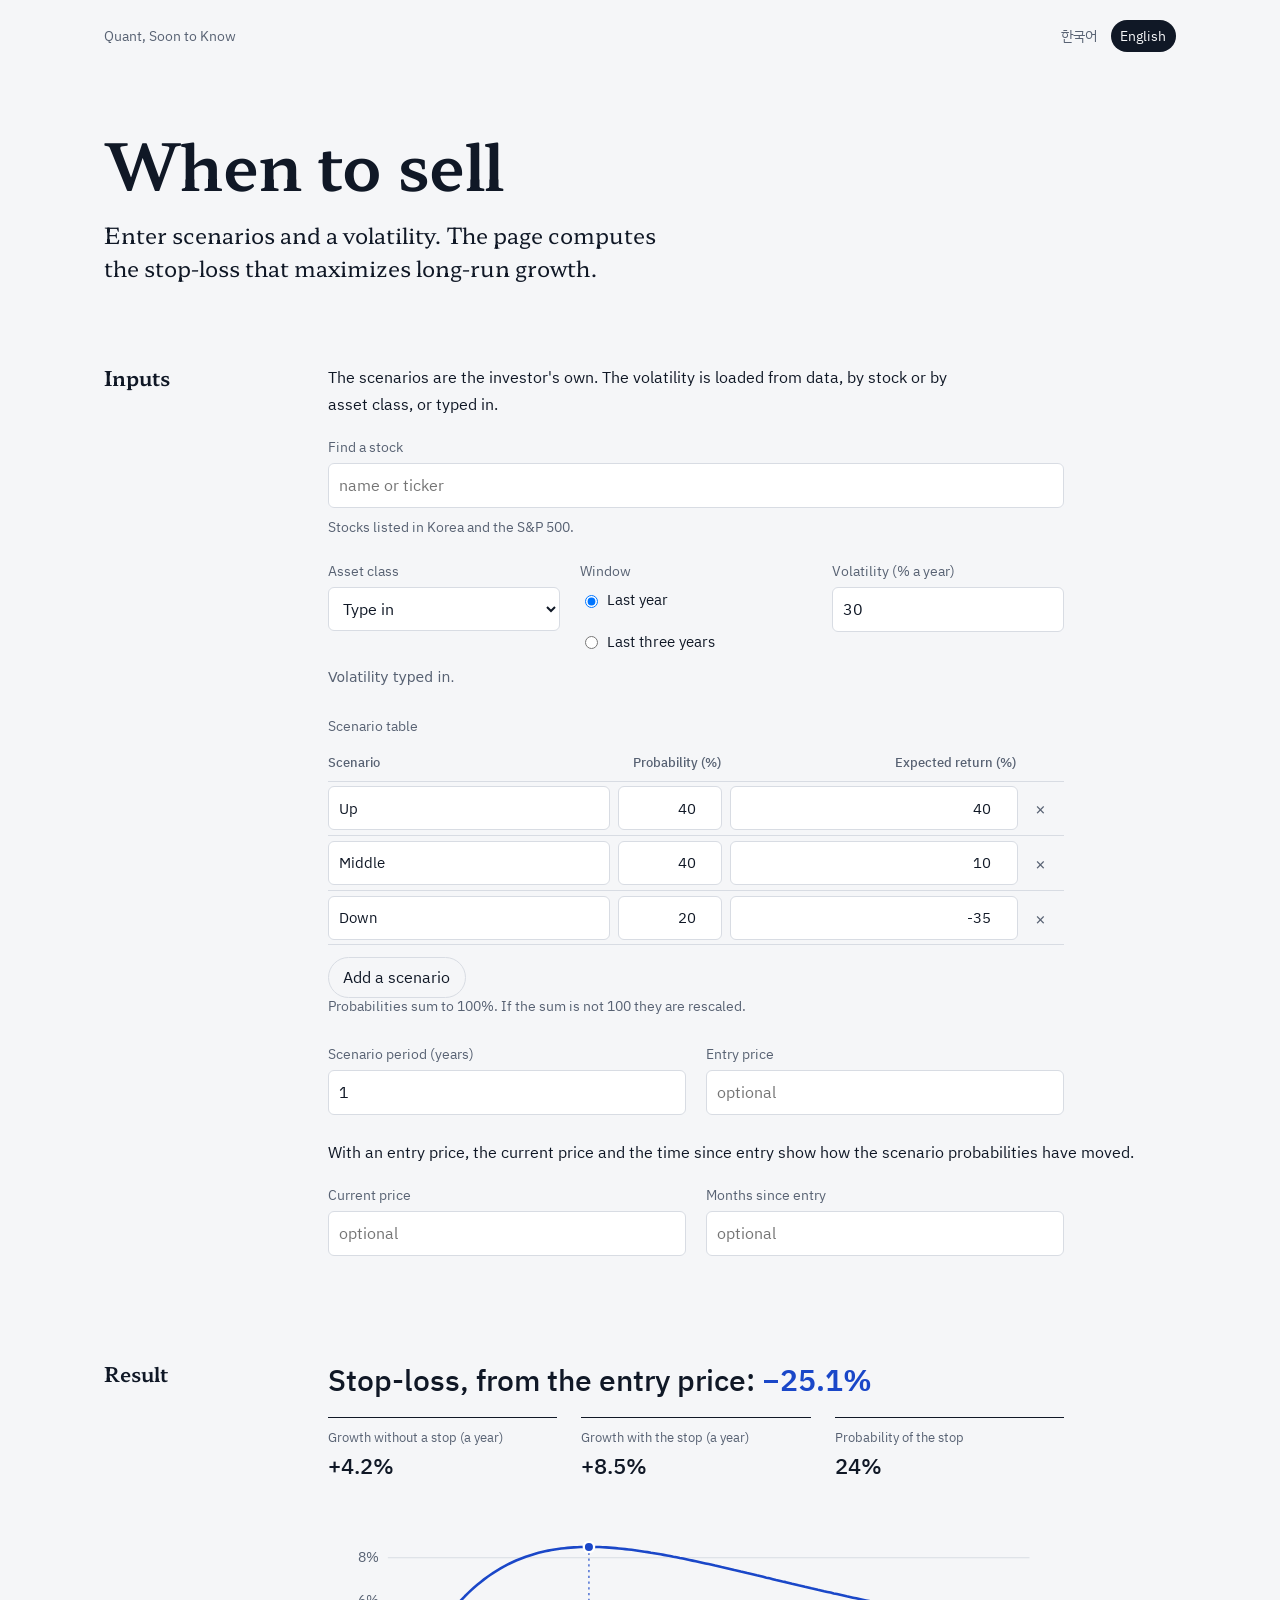
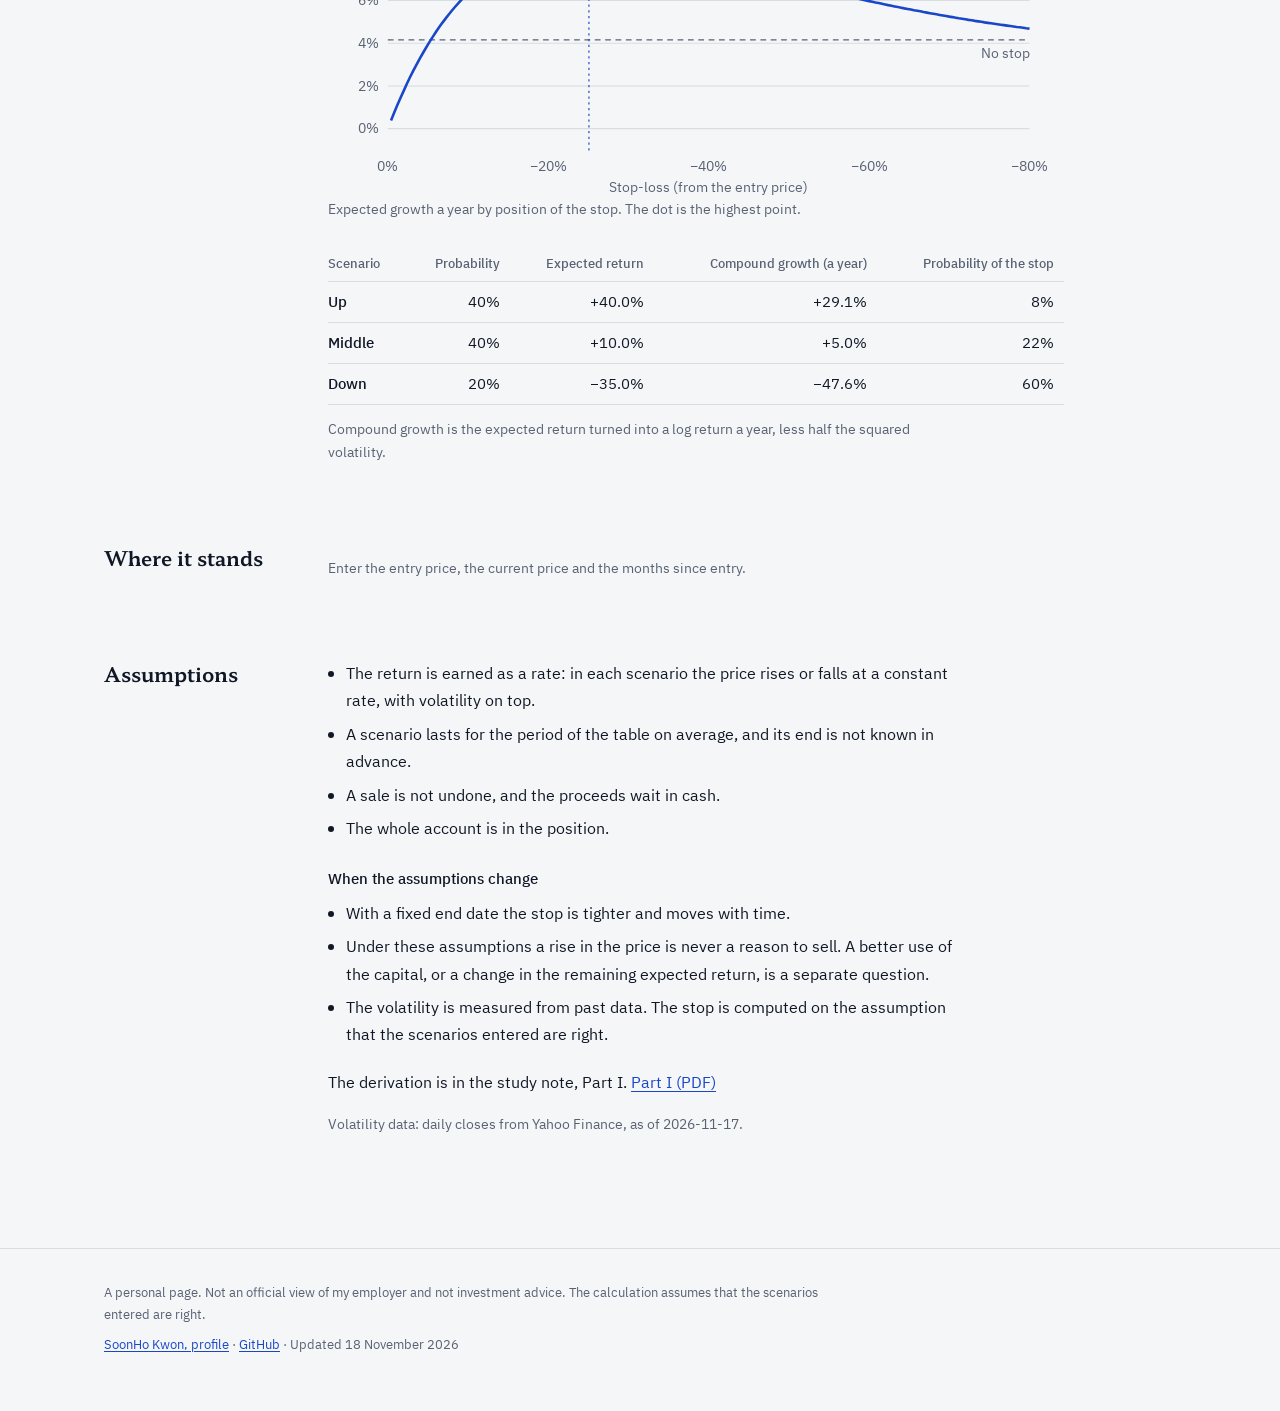
==== commit 7d78dcf8: "Find a stock by name or ticker and load its volatility The search box looks a stock up in a table th" ====
--- a/docs/en/index.html
+++ b/docs/en/index.html
@@ -37,8 +37,15 @@
   <section id="inputs">
     <h2>Inputs</h2>
     <div>
-      <p>The scenarios are the investor&#x27;s own. The volatility is loaded from data or typed in.</p>
+      <p>The scenarios are the investor&#x27;s own. The volatility is loaded from data, by stock or by asset class, or typed in.</p>
       <form>
+        <div class="search">
+          <label for="stock">Find a stock</label>
+          <input id="stock" type="search" autocomplete="off" spellcheck="false" placeholder="name or ticker" data-src="../assets/stocks.json"
+                 role="combobox" aria-expanded="false" aria-controls="stock-list" aria-autocomplete="list">
+          <ul id="stock-list" role="listbox" aria-label="Find a stock" hidden></ul>
+          <p class="hint" id="stock-status" aria-live="polite">Stocks listed in Korea and the S&amp;P 500.</p>
+        </div>
         <div class="fields">
           <div><label for="asset">Asset class</label><select id="asset"></select></div>
           <fieldset><legend>Window</legend><div class="radios">
@@ -92,11 +99,11 @@
 <footer>
   <div class="wrap">
     <p>A personal page. Not an official view of my employer and not investment advice. The calculation assumes that the scenarios entered are right.</p>
-    <p><a href="https://snowkonn.github.io/en/">SoonHo Kwon, profile</a> · <a href="https://github.com/SnowKonn/when-to-sell" rel="noopener">GitHub</a> · Updated 17 November 2026</p>
+    <p><a href="https://snowkonn.github.io/en/">SoonHo Kwon, profile</a> · <a href="https://github.com/SnowKonn/when-to-sell" rel="noopener">GitHub</a> · Updated 18 November 2026</p>
   </div>
 </footer>
-<div hidden>Up Middle Down Scenario Probability (%) Expected return (%) Expected return Compound growth (a year) Probability of the stop Remove Type in Equities Bonds Commodities Currencies Crypto Probabilities sum to {n}%. If the sum is not 100 they are rescaled. Last year {y1}%, last three years {y3}%. Last observation {d}. Volatility typed in. At least two scenarios are needed. Enter numbers for the probabilities and expected returns. The probabilities must sum to more than zero. An expected return must be above −100%. The volatility must be above 0 and at most 300%. The scenario period must be above 0 and at most 30 years. Stop-loss, from the entry price: as a price, {p} No stop-loss is better. No stop raises growth above holding without one. With these inputs it is better not to hold. Expected growth is not positive at any stop. The volatility outweighs the expected return. Growth without a stop (a year) Growth with the stop (a year) Probability of the stop Expected growth by position of the stop Stop-loss (from the entry price) No stop Expected growth a year by position of the stop. The dot is the highest point. Compound growth is the expected return turned into a log return a year, less half the squared volatility. Enter the entry price, the current price and the months since entry. Return since entry Remaining expected growth (a year) At entry Now The current price is below the stop. {d}% above the stop. While remaining expected growth is positive there is no reason to sell. After it turns negative, the rule of this calculation still waits until the stop is reached. Probability KOSPI KOSDAQ S&amp;P 500 Nasdaq 100 Russell 2000 PHLX Semiconductor Nikkei 225 Euro Stoxx 50 Shanghai Composite Emerging equities (EEM) US long Treasuries (TLT) US aggregate bonds (AGG) US high yield (HYG) Gold Crude oil (WTI) Copper USD/KRW Bitcoin</div>
-<script type="application/json" id="i18n">{"up": "Up", "mid": "Middle", "down": "Down", "col_name": "Scenario", "col_p": "Probability (%)", "col_r": "Expected return (%)", "col_r_out": "Expected return", "col_mu": "Compound growth (a year)", "col_hit": "Probability of the stop", "remove": "Remove", "manual": "Type in", "groups": {"equity": "Equities", "bond": "Bonds", "commodity": "Commodities", "fx": "Currencies", "crypto": "Crypto"}, "psum": "Probabilities sum to {n}%. If the sum is not 100 they are rescaled.", "vol_note": "Last year {y1}%, last three years {y3}%. Last observation {d}.", "vol_manual": "Volatility typed in.", "err_rows": "At least two scenarios are needed.", "err_number": "Enter numbers for the probabilities and expected returns.", "err_prob": "The probabilities must sum to more than zero.", "err_return": "An expected return must be above −100%.", "err_sigma": "The volatility must be above 0 and at most 300%.", "err_horizon": "The scenario period must be above 0 and at most 30 years.", "stop_label": "Stop-loss, from the entry price:", "stop_price": "as a price, {p}", "no_stop": "No stop-loss is better.", "no_stop_why": "No stop raises growth above holding without one.", "avoid": "With these inputs it is better not to hold.", "avoid_why": "Expected growth is not positive at any stop. The volatility outweighs the expected return.", "g_none": "Growth without a stop (a year)", "g_stop": "Growth with the stop (a year)", "p_stop": "Probability of the stop", "chart_alt": "Expected growth by position of the stop", "chart_x": "Stop-loss (from the entry price)", "chart_none": "No stop", "chart_cap": "Expected growth a year by position of the stop. The dot is the highest point.", "mu_note": "Compound growth is the expected return turned into a log return a year, less half the squared volatility.", "now_hint": "Enter the entry price, the current price and the months since entry.", "now_ret": "Return since entry", "now_D": "Remaining expected growth (a year)", "now_prior": "At entry", "now_post": "Now", "now_below": "The current price is below the stop.", "now_above": "{d}% above the stop.", "now_note": "While remaining expected growth is positive there is no reason to sell. After it turns negative, the rule of this calculation still waits until the stop is reached.", "col_p_out": "Probability"}</script>
+<div hidden>Up Middle Down Scenario Probability (%) Expected return (%) Expected return Compound growth (a year) Probability of the stop Remove Type in Equities Bonds Commodities Currencies Crypto Probabilities sum to {n}%. If the sum is not 100 they are rescaled. {name}: last year {y1}%, last three years {y3}%. Last observation {d}. Volatility typed in. At least two scenarios are needed. Enter numbers for the probabilities and expected returns. The probabilities must sum to more than zero. An expected return must be above −100%. The volatility must be above 0 and at most 300%. The scenario period must be above 0 and at most 30 years. Stop-loss, from the entry price: as a price, {p} No stop-loss is better. No stop raises growth above holding without one. With these inputs it is better not to hold. Expected growth is not positive at any stop. The volatility outweighs the expected return. Growth without a stop (a year) Growth with the stop (a year) Probability of the stop Expected growth by position of the stop Stop-loss (from the entry price) No stop Expected growth a year by position of the stop. The dot is the highest point. Compound growth is the expected return turned into a log return a year, less half the squared volatility. Enter the entry price, the current price and the months since entry. Return since entry Remaining expected growth (a year) At entry Now The current price is below the stop. {d}% above the stop. While remaining expected growth is positive there is no reason to sell. After it turns negative, the rule of this calculation still waits until the stop is reached. Probability Loading the list of stocks. The list of stocks could not be loaded. The volatility can be typed in. No stock found. {n} stocks, as of {d}. KOSPI KOSDAQ US KOSPI KOSDAQ S&amp;P 500 Nasdaq 100 Russell 2000 PHLX Semiconductor Nikkei 225 Euro Stoxx 50 Shanghai Composite Emerging equities (EEM) US long Treasuries (TLT) US aggregate bonds (AGG) US high yield (HYG) Gold Crude oil (WTI) Copper USD/KRW Bitcoin</div>
+<script type="application/json" id="i18n">{"up": "Up", "mid": "Middle", "down": "Down", "col_name": "Scenario", "col_p": "Probability (%)", "col_r": "Expected return (%)", "col_r_out": "Expected return", "col_mu": "Compound growth (a year)", "col_hit": "Probability of the stop", "remove": "Remove", "manual": "Type in", "groups": {"equity": "Equities", "bond": "Bonds", "commodity": "Commodities", "fx": "Currencies", "crypto": "Crypto"}, "psum": "Probabilities sum to {n}%. If the sum is not 100 they are rescaled.", "vol_note": "{name}: last year {y1}%, last three years {y3}%. Last observation {d}.", "vol_manual": "Volatility typed in.", "err_rows": "At least two scenarios are needed.", "err_number": "Enter numbers for the probabilities and expected returns.", "err_prob": "The probabilities must sum to more than zero.", "err_return": "An expected return must be above −100%.", "err_sigma": "The volatility must be above 0 and at most 300%.", "err_horizon": "The scenario period must be above 0 and at most 30 years.", "stop_label": "Stop-loss, from the entry price:", "stop_price": "as a price, {p}", "no_stop": "No stop-loss is better.", "no_stop_why": "No stop raises growth above holding without one.", "avoid": "With these inputs it is better not to hold.", "avoid_why": "Expected growth is not positive at any stop. The volatility outweighs the expected return.", "g_none": "Growth without a stop (a year)", "g_stop": "Growth with the stop (a year)", "p_stop": "Probability of the stop", "chart_alt": "Expected growth by position of the stop", "chart_x": "Stop-loss (from the entry price)", "chart_none": "No stop", "chart_cap": "Expected growth a year by position of the stop. The dot is the highest point.", "mu_note": "Compound growth is the expected return turned into a log return a year, less half the squared volatility.", "now_hint": "Enter the entry price, the current price and the months since entry.", "now_ret": "Return since entry", "now_D": "Remaining expected growth (a year)", "now_prior": "At entry", "now_post": "Now", "now_below": "The current price is below the stop.", "now_above": "{d}% above the stop.", "now_note": "While remaining expected growth is positive there is no reason to sell. After it turns negative, the rule of this calculation still waits until the stop is reached.", "col_p_out": "Probability", "stock_loading": "Loading the list of stocks.", "stock_fail": "The list of stocks could not be loaded. The volatility can be typed in.", "stock_none": "No stock found.", "stock_count": "{n} stocks, as of {d}.", "markets": {"KS": "KOSPI", "KQ": "KOSDAQ", "US": "US"}}</script>
 <script type="application/json" id="vol-data">{"generated": "2026-11-17", "source": "Yahoo Finance via yfinance", "method": "sample standard deviation of daily log returns over the last 252 and 756 observations, annualized with the observations per year measured from the dates", "assets": [{"id": "kospi", "ticker": "^KS11", "group": "equity", "ko": "코스피", "en": "KOSPI", "vol_1y": 0.5558, "vol_3y": 0.3588, "last": "2026-11-16", "n": 1220, "per_year": 244.0}, {"id": "kosdaq", "ticker": "^KQ11", "group": "equity", "ko": "코스닥", "en": "KOSDAQ", "vol_1y": 0.5017, "vol_3y": 0.3474, "last": "2026-11-16", "n": 1220, "per_year": 244.0}, {"id": "spx", "ticker": "^GSPC", "group": "equity", "ko": "S&P 500", "en": "S&P 500", "vol_1y": 0.1377, "vol_3y": 0.1514, "last": "2026-11-17", "n": 1254, "per_year": 250.8}, {"id": "ndx", "ticker": "^NDX", "group": "equity", "ko": "나스닥 100", "en": "Nasdaq 100", "vol_1y": 0.2151, "vol_3y": 0.2098, "last": "2026-11-17", "n": 1254, "per_year": 250.8}, {"id": "rut", "ticker": "^RUT", "group": "equity", "ko": "러셀 2000", "en": "Russell 2000", "vol_1y": 0.1878, "vol_3y": 0.2113, "last": "2026-11-17", "n": 1254, "per_year": 250.8}, {"id": "sox", "ticker": "^SOX", "group": "equity", "ko": "필라델피아 반도체", "en": "PHLX Semiconductor", "vol_1y": 0.4892, "vol_3y": 0.4151, "last": "2026-11-17", "n": 1254, "per_year": 250.8}, {"id": "n225", "ticker": "^N225", "group": "equity", "ko": "닛케이 225", "en": "Nikkei 225", "vol_1y": 0.2925, "vol_3y": 0.2604, "last": "2026-11-16", "n": 1220, "per_year": 244.0}, {"id": "sx5e", "ticker": "^STOXX50E", "group": "equity", "ko": "유로스톡스 50", "en": "Euro Stoxx 50", "vol_1y": 0.1565, "vol_3y": 0.1526, "last": "2026-11-16", "n": 1256, "per_year": 251.2}, {"id": "ssec", "ticker": "000001.SS", "group": "equity", "ko": "상하이종합", "en": "Shanghai Composite", "vol_1y": 0.1429, "vol_3y": 0.1583, "last": "2026-11-16", "n": 1211, "per_year": 242.2}, {"id": "eem", "ticker": "EEM", "group": "equity", "ko": "신흥국 주식(EEM)", "en": "Emerging equities (EEM)", "vol_1y": 0.2672, "vol_3y": 0.2057, "last": "2026-11-17", "n": 1254, "per_year": 250.8}, {"id": "tlt", "ticker": "TLT", "group": "bond", "ko": "미국 장기국채(TLT)", "en": "US long Treasuries (TLT)", "vol_1y": 0.0964, "vol_3y": 0.1256, "last": "2026-11-17", "n": 1254, "per_year": 250.8}, {"id": "agg", "ticker": "AGG", "group": "bond", "ko": "미국 종합채권(AGG)", "en": "US aggregate bonds (AGG)", "vol_1y": 0.0415, "vol_3y": 0.0498, "last": "2026-11-17", "n": 1254, "per_year": 250.8}, {"id": "hyg", "ticker": "HYG", "group": "bond", "ko": "미국 하이일드(HYG)", "en": "US high yield (HYG)", "vol_1y": 0.0394, "vol_3y": 0.0481, "last": "2026-11-17", "n": 1254, "per_year": 250.8}, {"id": "gold", "ticker": "GC=F", "group": "commodity", "ko": "금", "en": "Gold", "vol_1y": 0.2818, "vol_3y": 0.22, "last": "2026-11-17", "n": 1258, "per_year": 251.4}, {"id": "wti", "ticker": "CL=F", "group": "commodity", "ko": "원유(WTI)", "en": "Crude oil (WTI)", "vol_1y": 0.5734, "vol_3y": 0.4164, "last": "2026-11-17", "n": 1257, "per_year": 251.2}, {"id": "copper", "ticker": "HG=F", "group": "commodity", "ko": "구리", "en": "Copper", "vol_1y": 0.2734, "vol_3y": 0.3011, "last": "2026-11-17", "n": 1258, "per_year": 251.4}, {"id": "usdkrw", "ticker": "KRW=X", "group": "fx", "ko": "달러/원", "en": "USD/KRW", "vol_1y": 0.1068, "vol_3y": 0.0996, "last": "2026-11-17", "n": 1300, "per_year": 259.8}, {"id": "btc", "ticker": "BTC-USD", "group": "crypto", "ko": "비트코인", "en": "Bitcoin", "vol_1y": 0.3848, "vol_3y": 0.4451, "last": "2026-11-17", "n": 1827, "per_year": 365.2}]}</script>
 <script src="../assets/stoploss.js" defer></script>
 </body>
--- a/docs/assets/style.css
+++ b/docs/assets/style.css
@@ -138,6 +138,24 @@
   .tool svg .axis-title { display: none; }
 }
 
+/* stock search */
+.tool .search { position: relative; max-width: 46rem; margin: 0 0 1.25rem; }
+.tool .search input { width: 100%; font: inherit; color: var(--ink); background: var(--surface); border: 1px solid var(--rule); border-radius: 6px; padding: 0.5rem 0.65rem; min-height: 2.75rem; }
+.tool .search .hint { margin: 0.4rem 0 0; }
+.tool #stock-list {
+  position: absolute; z-index: 5; left: 0; right: 0; margin: 0.25rem 0 0; padding: 0.25rem; list-style: none;
+  background: var(--surface); border: 1px solid var(--rule); border-radius: 8px; box-shadow: 0 8px 24px rgb(0 0 0 / 0.18);
+  /* stock names are outside the font subset of the page, so the list uses the system font throughout */
+  font-family: system-ui, -apple-system, "Apple SD Gothic Neo", "Malgun Gothic", "Noto Sans KR", sans-serif;
+}
+.tool #stock-list li { display: grid; grid-template-columns: minmax(0, 1fr) auto auto; gap: 0 1rem; align-items: baseline; padding: 0.5rem 0.6rem; border-radius: 5px; cursor: pointer; }
+.tool #stock-list li.none { display: block; color: var(--muted); cursor: default; }
+.tool #stock-list li[aria-selected="true"], .tool #stock-list li[data-i]:hover { background: color-mix(in srgb, var(--link) 14%, transparent); }
+.tool #stock-list .nm { overflow: hidden; text-overflow: ellipsis; white-space: nowrap; }
+.tool #stock-list .tk { color: var(--muted); font-size: 0.8125rem; white-space: nowrap; }
+.tool #stock-list .vl { font-variant-numeric: tabular-nums; min-width: 3.5rem; text-align: right; }
+.tool #vol-note { font-family: system-ui, -apple-system, "Apple SD Gothic Neo", "Malgun Gothic", "Noto Sans KR", sans-serif; }
+
 /* ---------- small screens ---------- */
 
 @media (max-width: 760px) {
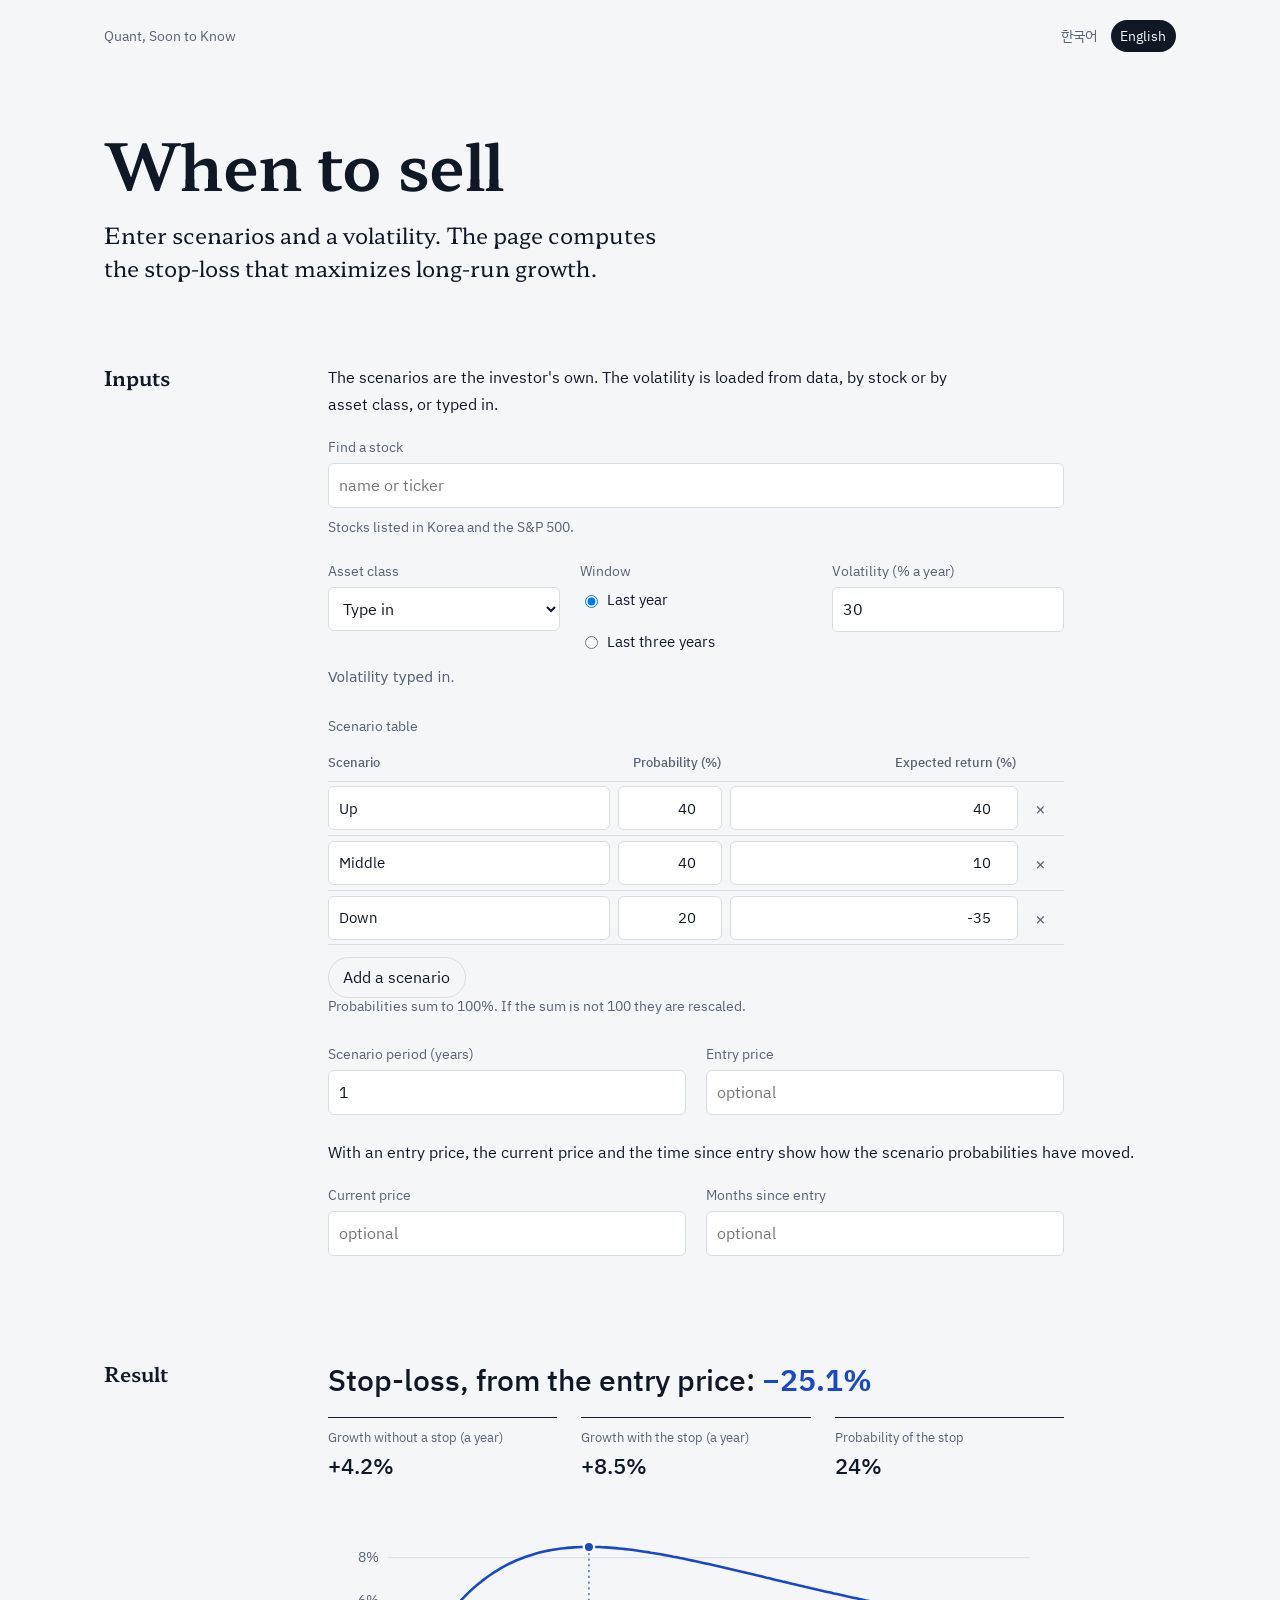
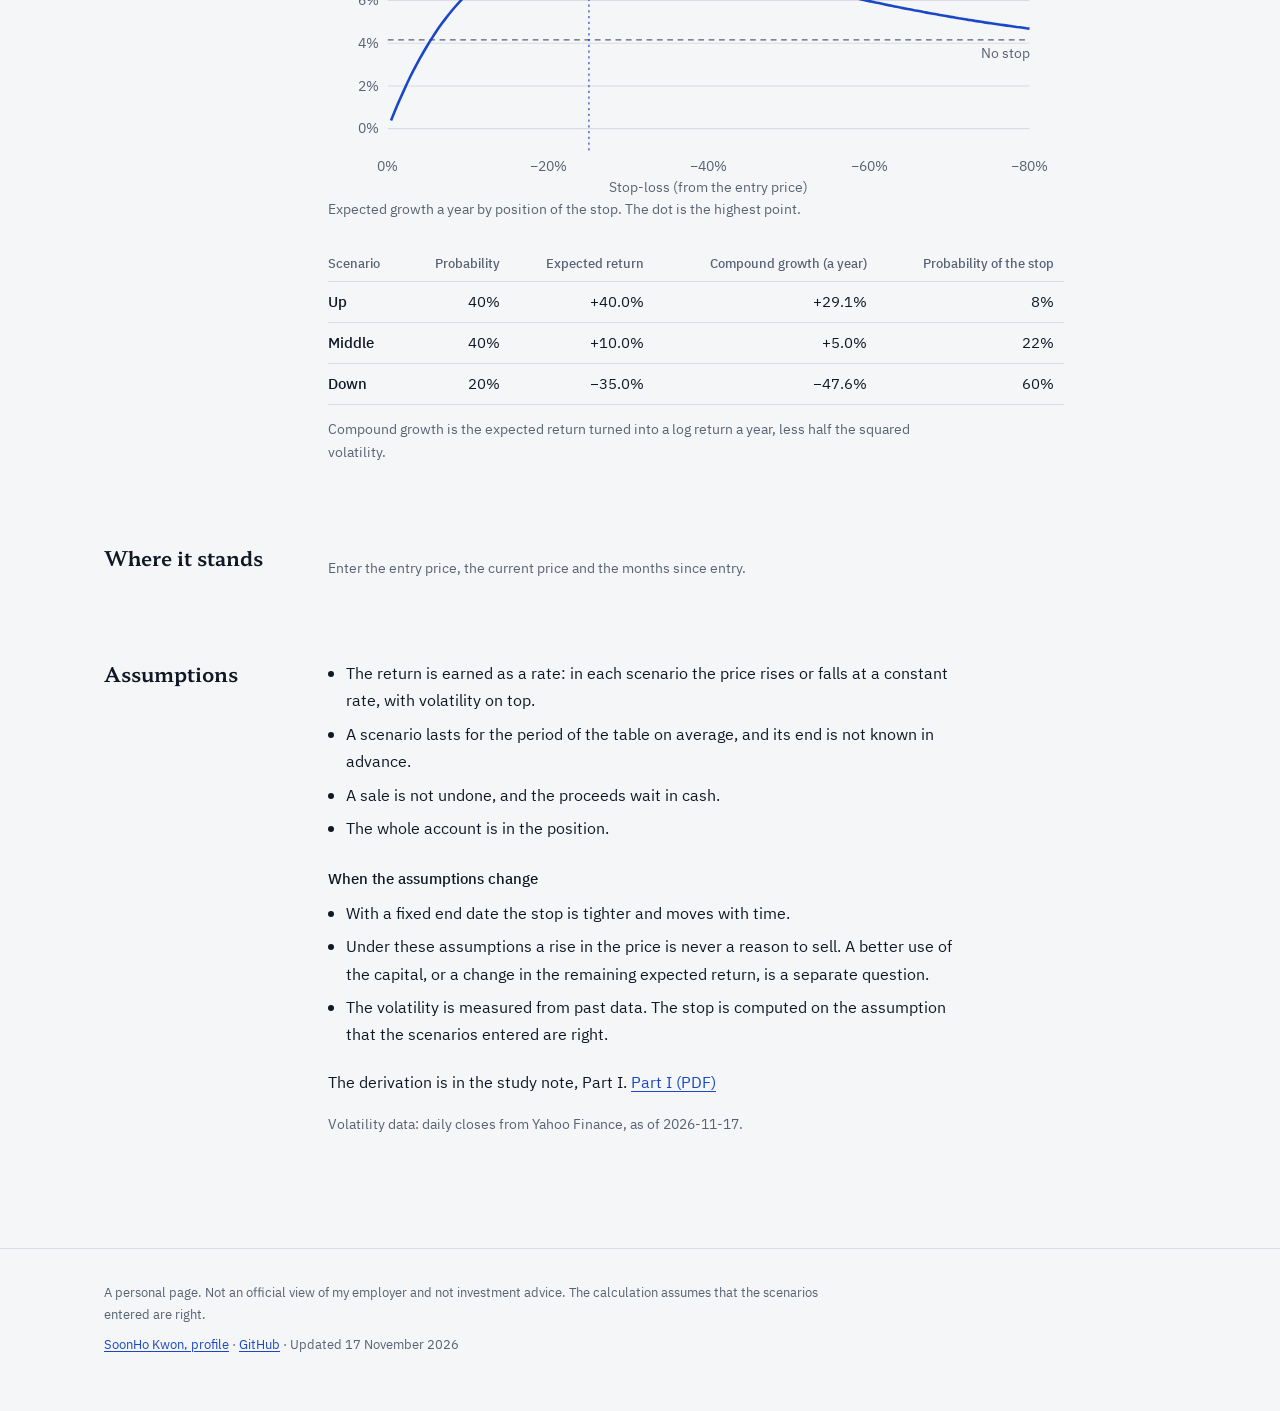
==== commit eb3d96af: "Refresh volatility tables" ====
--- a/docs/en/index.html
+++ b/docs/en/index.html
@@ -99,7 +99,7 @@
 <footer>
   <div class="wrap">
     <p>A personal page. Not an official view of my employer and not investment advice. The calculation assumes that the scenarios entered are right.</p>
-    <p><a href="https://snowkonn.github.io/en/">SoonHo Kwon, profile</a> · <a href="https://github.com/SnowKonn/when-to-sell" rel="noopener">GitHub</a> · Updated 18 November 2026</p>
+    <p><a href="https://snowkonn.github.io/en/">SoonHo Kwon, profile</a> · <a href="https://github.com/SnowKonn/when-to-sell" rel="noopener">GitHub</a> · Updated 17 November 2026</p>
   </div>
 </footer>
 <div hidden>Up Middle Down Scenario Probability (%) Expected return (%) Expected return Compound growth (a year) Probability of the stop Remove Type in Equities Bonds Commodities Currencies Crypto Probabilities sum to {n}%. If the sum is not 100 they are rescaled. {name}: last year {y1}%, last three years {y3}%. Last observation {d}. Volatility typed in. At least two scenarios are needed. Enter numbers for the probabilities and expected returns. The probabilities must sum to more than zero. An expected return must be above −100%. The volatility must be above 0 and at most 300%. The scenario period must be above 0 and at most 30 years. Stop-loss, from the entry price: as a price, {p} No stop-loss is better. No stop raises growth above holding without one. With these inputs it is better not to hold. Expected growth is not positive at any stop. The volatility outweighs the expected return. Growth without a stop (a year) Growth with the stop (a year) Probability of the stop Expected growth by position of the stop Stop-loss (from the entry price) No stop Expected growth a year by position of the stop. The dot is the highest point. Compound growth is the expected return turned into a log return a year, less half the squared volatility. Enter the entry price, the current price and the months since entry. Return since entry Remaining expected growth (a year) At entry Now The current price is below the stop. {d}% above the stop. While remaining expected growth is positive there is no reason to sell. After it turns negative, the rule of this calculation still waits until the stop is reached. Probability Loading the list of stocks. The list of stocks could not be loaded. The volatility can be typed in. No stock found. {n} stocks, as of {d}. KOSPI KOSDAQ US KOSPI KOSDAQ S&amp;P 500 Nasdaq 100 Russell 2000 PHLX Semiconductor Nikkei 225 Euro Stoxx 50 Shanghai Composite Emerging equities (EEM) US long Treasuries (TLT) US aggregate bonds (AGG) US high yield (HYG) Gold Crude oil (WTI) Copper USD/KRW Bitcoin</div>
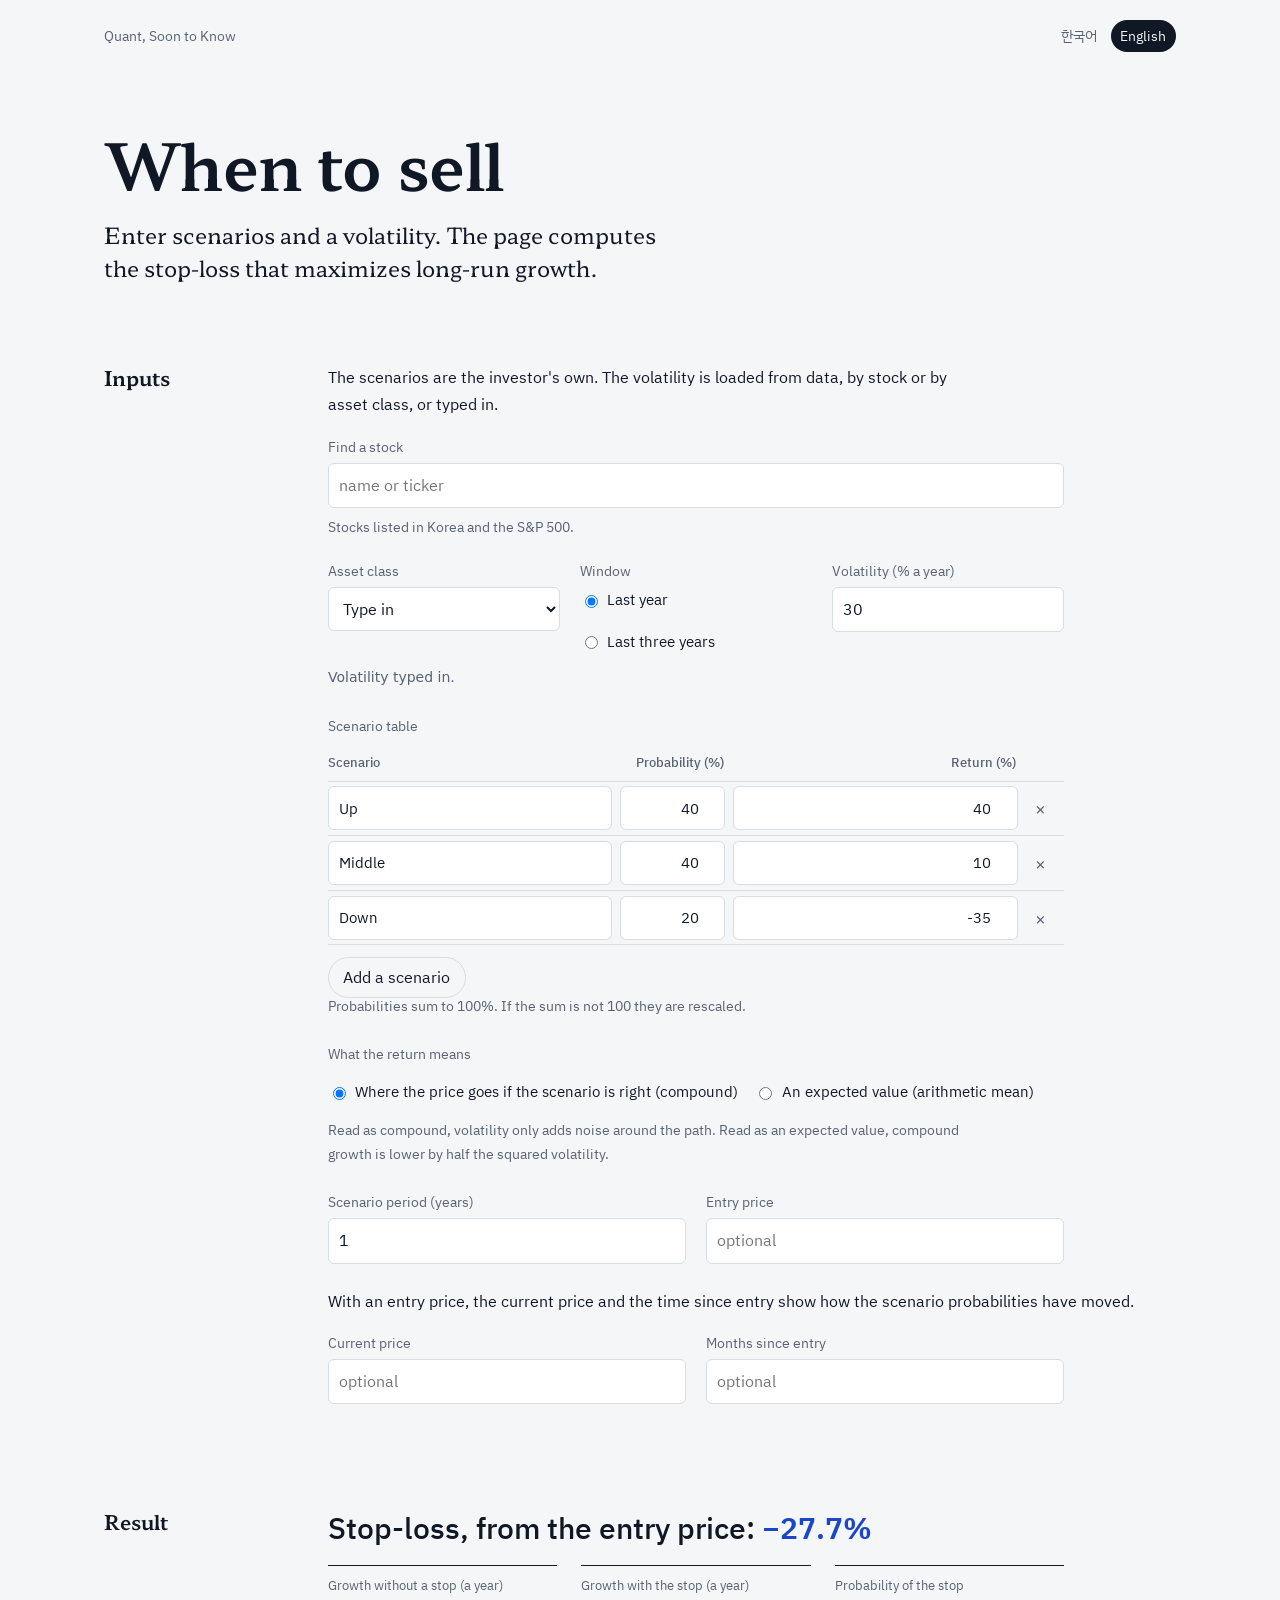
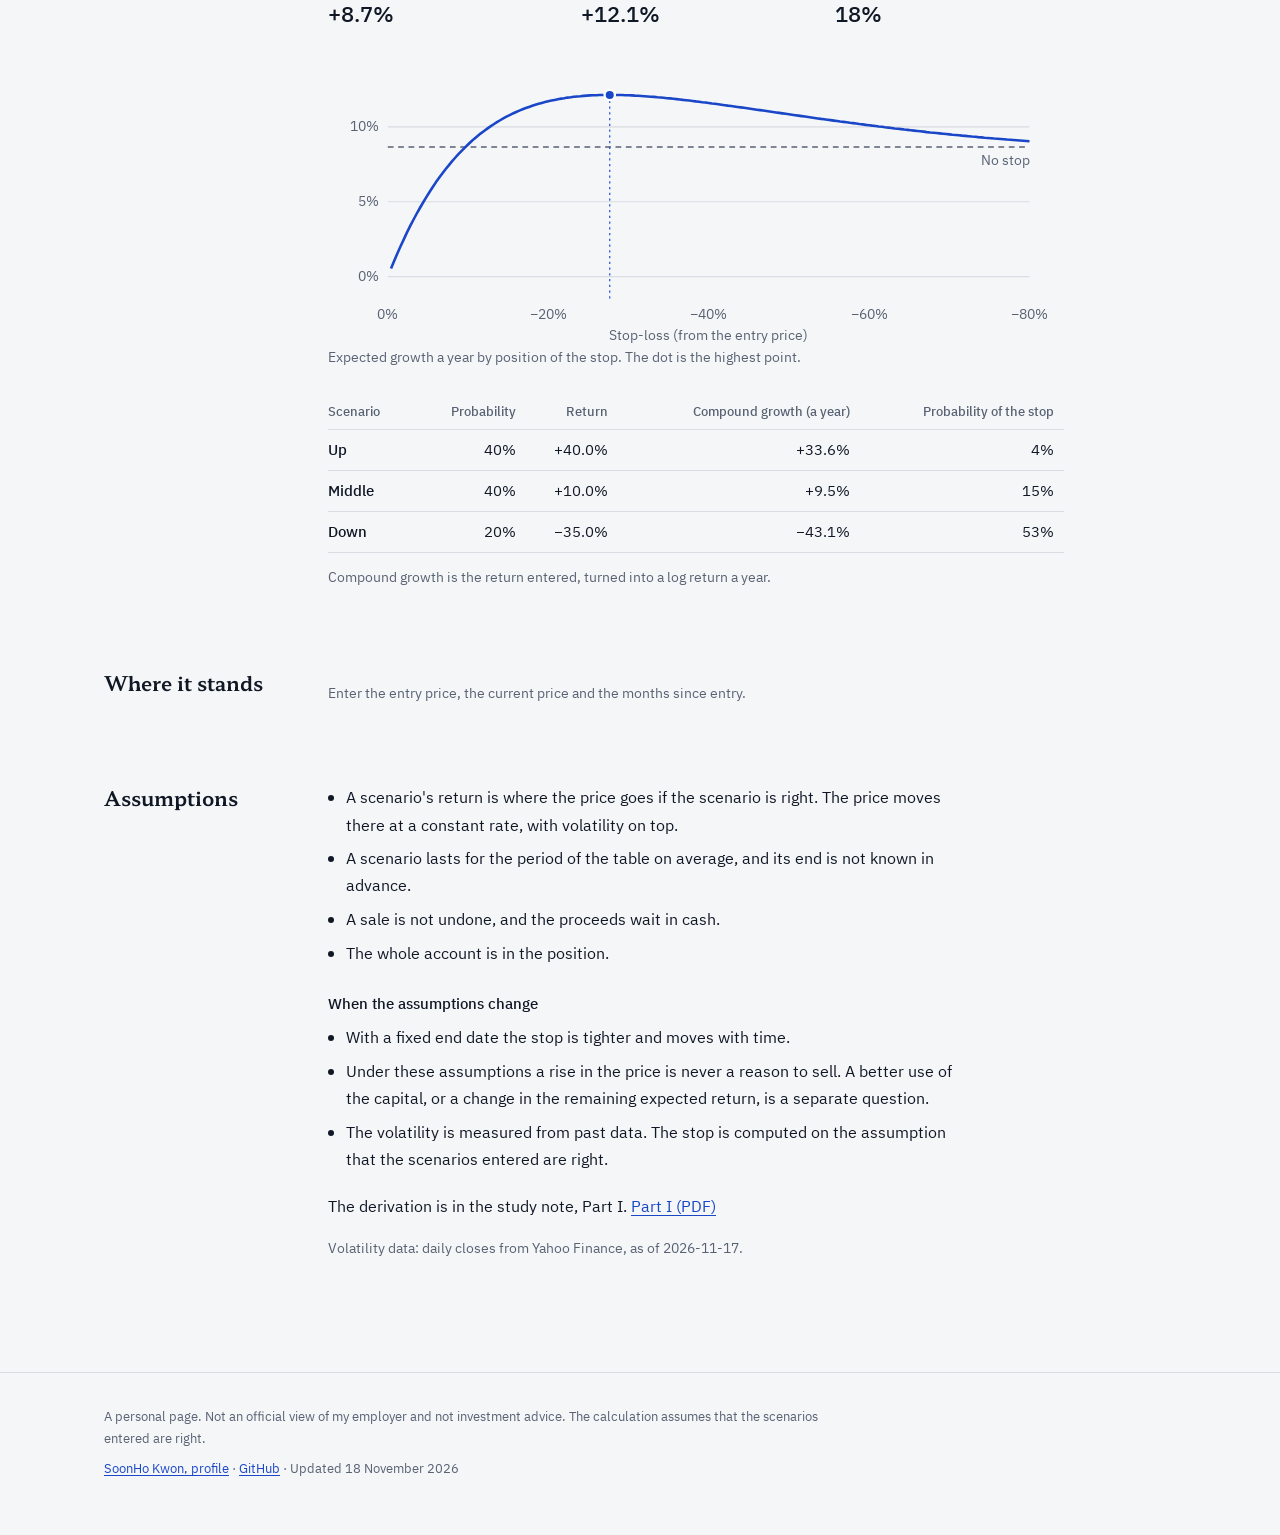
==== commit d09d96ce: "Read scenario returns as compound returns A scenario's return is now where the price goes if the sce" ====
--- a/docs/en/index.html
+++ b/docs/en/index.html
@@ -56,11 +56,15 @@
         <p class="hint" id="vol-note" aria-live="polite"></p>
         <div class="scroll"><table class="in" id="sc">
           <caption>Scenario table</caption>
-          <thead><tr><th>Scenario</th><th>Probability (%)</th><th>Expected return (%)</th><th></th></tr></thead>
+          <thead><tr><th>Scenario</th><th>Probability (%)</th><th>Return (%)</th><th></th></tr></thead>
           <tbody></tbody>
         </table></div>
         <p class="actions"><button type="button" id="add">Add a scenario</button></p>
         <p class="hint" id="psum" aria-live="polite"></p>
+        <fieldset class="mode"><legend>What the return means</legend><div class="radios">
+          <label><input type="radio" name="mode" value="compound" checked> Where the price goes if the scenario is right (compound)</label>
+          <label><input type="radio" name="mode" value="mean"> An expected value (arithmetic mean)</label></div></fieldset>
+        <p class="hint">Read as compound, volatility only adds noise around the path. Read as an expected value, compound growth is lower by half the squared volatility.</p>
         <div class="fields">
           <div><label for="horizon">Scenario period (years)</label><input id="horizon" type="number" value="1" min="0.1" max="30" step="0.25" inputmode="decimal"></div>
           <div><label for="entry">Entry price</label><input id="entry" type="number" min="0" step="any" inputmode="decimal" placeholder="optional"></div>
@@ -87,7 +91,7 @@
   <section id="assumptions">
     <h2>Assumptions</h2>
     <div>
-      <ul class="plain"><li>The return is earned as a rate: in each scenario the price rises or falls at a constant rate, with volatility on top.</li><li>A scenario lasts for the period of the table on average, and its end is not known in advance.</li><li>A sale is not undone, and the proceeds wait in cash.</li><li>The whole account is in the position.</li></ul>
+      <ul class="plain"><li>A scenario&#x27;s return is where the price goes if the scenario is right. The price moves there at a constant rate, with volatility on top.</li><li>A scenario lasts for the period of the table on average, and its end is not known in advance.</li><li>A sale is not undone, and the proceeds wait in cash.</li><li>The whole account is in the position.</li></ul>
       <h3>When the assumptions change</h3>
       <ul class="plain"><li>With a fixed end date the stop is tighter and moves with time.</li><li>Under these assumptions a rise in the price is never a reason to sell. A better use of the capital, or a change in the remaining expected return, is a separate question.</li><li>The volatility is measured from past data. The stop is computed on the assumption that the scenarios entered are right.</li></ul>
       <p>The derivation is in the study note, Part I. <a href="https://snowkonn.github.io/study/stoploss-part1-rate.pdf">Part I (PDF)</a></p>
@@ -99,11 +103,11 @@
 <footer>
   <div class="wrap">
     <p>A personal page. Not an official view of my employer and not investment advice. The calculation assumes that the scenarios entered are right.</p>
-    <p><a href="https://snowkonn.github.io/en/">SoonHo Kwon, profile</a> · <a href="https://github.com/SnowKonn/when-to-sell" rel="noopener">GitHub</a> · Updated 17 November 2026</p>
+    <p><a href="https://snowkonn.github.io/en/">SoonHo Kwon, profile</a> · <a href="https://github.com/SnowKonn/when-to-sell" rel="noopener">GitHub</a> · Updated 18 November 2026</p>
   </div>
 </footer>
-<div hidden>Up Middle Down Scenario Probability (%) Expected return (%) Expected return Compound growth (a year) Probability of the stop Remove Type in Equities Bonds Commodities Currencies Crypto Probabilities sum to {n}%. If the sum is not 100 they are rescaled. {name}: last year {y1}%, last three years {y3}%. Last observation {d}. Volatility typed in. At least two scenarios are needed. Enter numbers for the probabilities and expected returns. The probabilities must sum to more than zero. An expected return must be above −100%. The volatility must be above 0 and at most 300%. The scenario period must be above 0 and at most 30 years. Stop-loss, from the entry price: as a price, {p} No stop-loss is better. No stop raises growth above holding without one. With these inputs it is better not to hold. Expected growth is not positive at any stop. The volatility outweighs the expected return. Growth without a stop (a year) Growth with the stop (a year) Probability of the stop Expected growth by position of the stop Stop-loss (from the entry price) No stop Expected growth a year by position of the stop. The dot is the highest point. Compound growth is the expected return turned into a log return a year, less half the squared volatility. Enter the entry price, the current price and the months since entry. Return since entry Remaining expected growth (a year) At entry Now The current price is below the stop. {d}% above the stop. While remaining expected growth is positive there is no reason to sell. After it turns negative, the rule of this calculation still waits until the stop is reached. Probability Loading the list of stocks. The list of stocks could not be loaded. The volatility can be typed in. No stock found. {n} stocks, as of {d}. KOSPI KOSDAQ US KOSPI KOSDAQ S&amp;P 500 Nasdaq 100 Russell 2000 PHLX Semiconductor Nikkei 225 Euro Stoxx 50 Shanghai Composite Emerging equities (EEM) US long Treasuries (TLT) US aggregate bonds (AGG) US high yield (HYG) Gold Crude oil (WTI) Copper USD/KRW Bitcoin</div>
-<script type="application/json" id="i18n">{"up": "Up", "mid": "Middle", "down": "Down", "col_name": "Scenario", "col_p": "Probability (%)", "col_r": "Expected return (%)", "col_r_out": "Expected return", "col_mu": "Compound growth (a year)", "col_hit": "Probability of the stop", "remove": "Remove", "manual": "Type in", "groups": {"equity": "Equities", "bond": "Bonds", "commodity": "Commodities", "fx": "Currencies", "crypto": "Crypto"}, "psum": "Probabilities sum to {n}%. If the sum is not 100 they are rescaled.", "vol_note": "{name}: last year {y1}%, last three years {y3}%. Last observation {d}.", "vol_manual": "Volatility typed in.", "err_rows": "At least two scenarios are needed.", "err_number": "Enter numbers for the probabilities and expected returns.", "err_prob": "The probabilities must sum to more than zero.", "err_return": "An expected return must be above −100%.", "err_sigma": "The volatility must be above 0 and at most 300%.", "err_horizon": "The scenario period must be above 0 and at most 30 years.", "stop_label": "Stop-loss, from the entry price:", "stop_price": "as a price, {p}", "no_stop": "No stop-loss is better.", "no_stop_why": "No stop raises growth above holding without one.", "avoid": "With these inputs it is better not to hold.", "avoid_why": "Expected growth is not positive at any stop. The volatility outweighs the expected return.", "g_none": "Growth without a stop (a year)", "g_stop": "Growth with the stop (a year)", "p_stop": "Probability of the stop", "chart_alt": "Expected growth by position of the stop", "chart_x": "Stop-loss (from the entry price)", "chart_none": "No stop", "chart_cap": "Expected growth a year by position of the stop. The dot is the highest point.", "mu_note": "Compound growth is the expected return turned into a log return a year, less half the squared volatility.", "now_hint": "Enter the entry price, the current price and the months since entry.", "now_ret": "Return since entry", "now_D": "Remaining expected growth (a year)", "now_prior": "At entry", "now_post": "Now", "now_below": "The current price is below the stop.", "now_above": "{d}% above the stop.", "now_note": "While remaining expected growth is positive there is no reason to sell. After it turns negative, the rule of this calculation still waits until the stop is reached.", "col_p_out": "Probability", "stock_loading": "Loading the list of stocks.", "stock_fail": "The list of stocks could not be loaded. The volatility can be typed in.", "stock_none": "No stock found.", "stock_count": "{n} stocks, as of {d}.", "markets": {"KS": "KOSPI", "KQ": "KOSDAQ", "US": "US"}}</script>
+<div hidden>Up Middle Down Scenario Probability (%) Return (%) Return Compound growth (a year) Probability of the stop Remove Type in Equities Bonds Commodities Currencies Crypto Probabilities sum to {n}%. If the sum is not 100 they are rescaled. {name}: last year {y1}%, last three years {y3}%. Last observation {d}. Volatility typed in. At least two scenarios are needed. Enter numbers for the probabilities and expected returns. The probabilities must sum to more than zero. An expected return must be above −100%. The volatility must be above 0 and at most 300%. The scenario period must be above 0 and at most 30 years. Stop-loss, from the entry price: as a price, {p} No stop-loss is better. No stop raises growth above holding without one. With these inputs it is better not to hold. Expected growth is not positive at any stop. Growth without a stop (a year) Growth with the stop (a year) Probability of the stop Expected growth by position of the stop Stop-loss (from the entry price) No stop Expected growth a year by position of the stop. The dot is the highest point. Compound growth is the return entered, turned into a log return a year. Enter the entry price, the current price and the months since entry. Return since entry Remaining expected growth (a year) At entry Now The current price is below the stop. {d}% above the stop. While remaining expected growth is positive there is no reason to sell. After it turns negative, the rule of this calculation still waits until the stop is reached. Probability Loading the list of stocks. The list of stocks could not be loaded. The volatility can be typed in. No stock found. {n} stocks, as of {d}. KOSPI KOSDAQ US Compound growth is the expected value turned into a log return a year, less half the squared volatility. KOSPI KOSDAQ S&amp;P 500 Nasdaq 100 Russell 2000 PHLX Semiconductor Nikkei 225 Euro Stoxx 50 Shanghai Composite Emerging equities (EEM) US long Treasuries (TLT) US aggregate bonds (AGG) US high yield (HYG) Gold Crude oil (WTI) Copper USD/KRW Bitcoin</div>
+<script type="application/json" id="i18n">{"up": "Up", "mid": "Middle", "down": "Down", "col_name": "Scenario", "col_p": "Probability (%)", "col_r": "Return (%)", "col_r_out": "Return", "col_mu": "Compound growth (a year)", "col_hit": "Probability of the stop", "remove": "Remove", "manual": "Type in", "groups": {"equity": "Equities", "bond": "Bonds", "commodity": "Commodities", "fx": "Currencies", "crypto": "Crypto"}, "psum": "Probabilities sum to {n}%. If the sum is not 100 they are rescaled.", "vol_note": "{name}: last year {y1}%, last three years {y3}%. Last observation {d}.", "vol_manual": "Volatility typed in.", "err_rows": "At least two scenarios are needed.", "err_number": "Enter numbers for the probabilities and expected returns.", "err_prob": "The probabilities must sum to more than zero.", "err_return": "An expected return must be above −100%.", "err_sigma": "The volatility must be above 0 and at most 300%.", "err_horizon": "The scenario period must be above 0 and at most 30 years.", "stop_label": "Stop-loss, from the entry price:", "stop_price": "as a price, {p}", "no_stop": "No stop-loss is better.", "no_stop_why": "No stop raises growth above holding without one.", "avoid": "With these inputs it is better not to hold.", "avoid_why": "Expected growth is not positive at any stop.", "g_none": "Growth without a stop (a year)", "g_stop": "Growth with the stop (a year)", "p_stop": "Probability of the stop", "chart_alt": "Expected growth by position of the stop", "chart_x": "Stop-loss (from the entry price)", "chart_none": "No stop", "chart_cap": "Expected growth a year by position of the stop. The dot is the highest point.", "mu_note": "Compound growth is the return entered, turned into a log return a year.", "now_hint": "Enter the entry price, the current price and the months since entry.", "now_ret": "Return since entry", "now_D": "Remaining expected growth (a year)", "now_prior": "At entry", "now_post": "Now", "now_below": "The current price is below the stop.", "now_above": "{d}% above the stop.", "now_note": "While remaining expected growth is positive there is no reason to sell. After it turns negative, the rule of this calculation still waits until the stop is reached.", "col_p_out": "Probability", "stock_loading": "Loading the list of stocks.", "stock_fail": "The list of stocks could not be loaded. The volatility can be typed in.", "stock_none": "No stock found.", "stock_count": "{n} stocks, as of {d}.", "markets": {"KS": "KOSPI", "KQ": "KOSDAQ", "US": "US"}, "mu_note_mean": "Compound growth is the expected value turned into a log return a year, less half the squared volatility."}</script>
 <script type="application/json" id="vol-data">{"generated": "2026-11-17", "source": "Yahoo Finance via yfinance", "method": "sample standard deviation of daily log returns over the last 252 and 756 observations, annualized with the observations per year measured from the dates", "assets": [{"id": "kospi", "ticker": "^KS11", "group": "equity", "ko": "코스피", "en": "KOSPI", "vol_1y": 0.5558, "vol_3y": 0.3588, "last": "2026-11-16", "n": 1220, "per_year": 244.0}, {"id": "kosdaq", "ticker": "^KQ11", "group": "equity", "ko": "코스닥", "en": "KOSDAQ", "vol_1y": 0.5017, "vol_3y": 0.3474, "last": "2026-11-16", "n": 1220, "per_year": 244.0}, {"id": "spx", "ticker": "^GSPC", "group": "equity", "ko": "S&P 500", "en": "S&P 500", "vol_1y": 0.1377, "vol_3y": 0.1514, "last": "2026-11-17", "n": 1254, "per_year": 250.8}, {"id": "ndx", "ticker": "^NDX", "group": "equity", "ko": "나스닥 100", "en": "Nasdaq 100", "vol_1y": 0.2151, "vol_3y": 0.2098, "last": "2026-11-17", "n": 1254, "per_year": 250.8}, {"id": "rut", "ticker": "^RUT", "group": "equity", "ko": "러셀 2000", "en": "Russell 2000", "vol_1y": 0.1878, "vol_3y": 0.2113, "last": "2026-11-17", "n": 1254, "per_year": 250.8}, {"id": "sox", "ticker": "^SOX", "group": "equity", "ko": "필라델피아 반도체", "en": "PHLX Semiconductor", "vol_1y": 0.4892, "vol_3y": 0.4151, "last": "2026-11-17", "n": 1254, "per_year": 250.8}, {"id": "n225", "ticker": "^N225", "group": "equity", "ko": "닛케이 225", "en": "Nikkei 225", "vol_1y": 0.2925, "vol_3y": 0.2604, "last": "2026-11-16", "n": 1220, "per_year": 244.0}, {"id": "sx5e", "ticker": "^STOXX50E", "group": "equity", "ko": "유로스톡스 50", "en": "Euro Stoxx 50", "vol_1y": 0.1565, "vol_3y": 0.1526, "last": "2026-11-16", "n": 1256, "per_year": 251.2}, {"id": "ssec", "ticker": "000001.SS", "group": "equity", "ko": "상하이종합", "en": "Shanghai Composite", "vol_1y": 0.1429, "vol_3y": 0.1583, "last": "2026-11-16", "n": 1211, "per_year": 242.2}, {"id": "eem", "ticker": "EEM", "group": "equity", "ko": "신흥국 주식(EEM)", "en": "Emerging equities (EEM)", "vol_1y": 0.2672, "vol_3y": 0.2057, "last": "2026-11-17", "n": 1254, "per_year": 250.8}, {"id": "tlt", "ticker": "TLT", "group": "bond", "ko": "미국 장기국채(TLT)", "en": "US long Treasuries (TLT)", "vol_1y": 0.0964, "vol_3y": 0.1256, "last": "2026-11-17", "n": 1254, "per_year": 250.8}, {"id": "agg", "ticker": "AGG", "group": "bond", "ko": "미국 종합채권(AGG)", "en": "US aggregate bonds (AGG)", "vol_1y": 0.0415, "vol_3y": 0.0498, "last": "2026-11-17", "n": 1254, "per_year": 250.8}, {"id": "hyg", "ticker": "HYG", "group": "bond", "ko": "미국 하이일드(HYG)", "en": "US high yield (HYG)", "vol_1y": 0.0394, "vol_3y": 0.0481, "last": "2026-11-17", "n": 1254, "per_year": 250.8}, {"id": "gold", "ticker": "GC=F", "group": "commodity", "ko": "금", "en": "Gold", "vol_1y": 0.2818, "vol_3y": 0.22, "last": "2026-11-17", "n": 1258, "per_year": 251.4}, {"id": "wti", "ticker": "CL=F", "group": "commodity", "ko": "원유(WTI)", "en": "Crude oil (WTI)", "vol_1y": 0.5734, "vol_3y": 0.4164, "last": "2026-11-17", "n": 1257, "per_year": 251.2}, {"id": "copper", "ticker": "HG=F", "group": "commodity", "ko": "구리", "en": "Copper", "vol_1y": 0.2734, "vol_3y": 0.3011, "last": "2026-11-17", "n": 1258, "per_year": 251.4}, {"id": "usdkrw", "ticker": "KRW=X", "group": "fx", "ko": "달러/원", "en": "USD/KRW", "vol_1y": 0.1068, "vol_3y": 0.0996, "last": "2026-11-17", "n": 1300, "per_year": 259.8}, {"id": "btc", "ticker": "BTC-USD", "group": "crypto", "ko": "비트코인", "en": "Bitcoin", "vol_1y": 0.3848, "vol_3y": 0.4451, "last": "2026-11-17", "n": 1827, "per_year": 365.2}]}</script>
 <script src="../assets/stoploss.js" defer></script>
 </body>
--- a/docs/assets/style.css
+++ b/docs/assets/style.css
@@ -138,6 +138,9 @@
   .tool svg .axis-title { display: none; }
 }
 
+.tool fieldset.mode { margin: 0.5rem 0 0.25rem; }
+.tool fieldset.mode + .hint { margin-top: 0; }
+
 /* stock search */
 .tool .search { position: relative; max-width: 46rem; margin: 0 0 1.25rem; }
 .tool .search input { width: 100%; font: inherit; color: var(--ink); background: var(--surface); border: 1px solid var(--rule); border-radius: 6px; padding: 0.5rem 0.65rem; min-height: 2.75rem; }
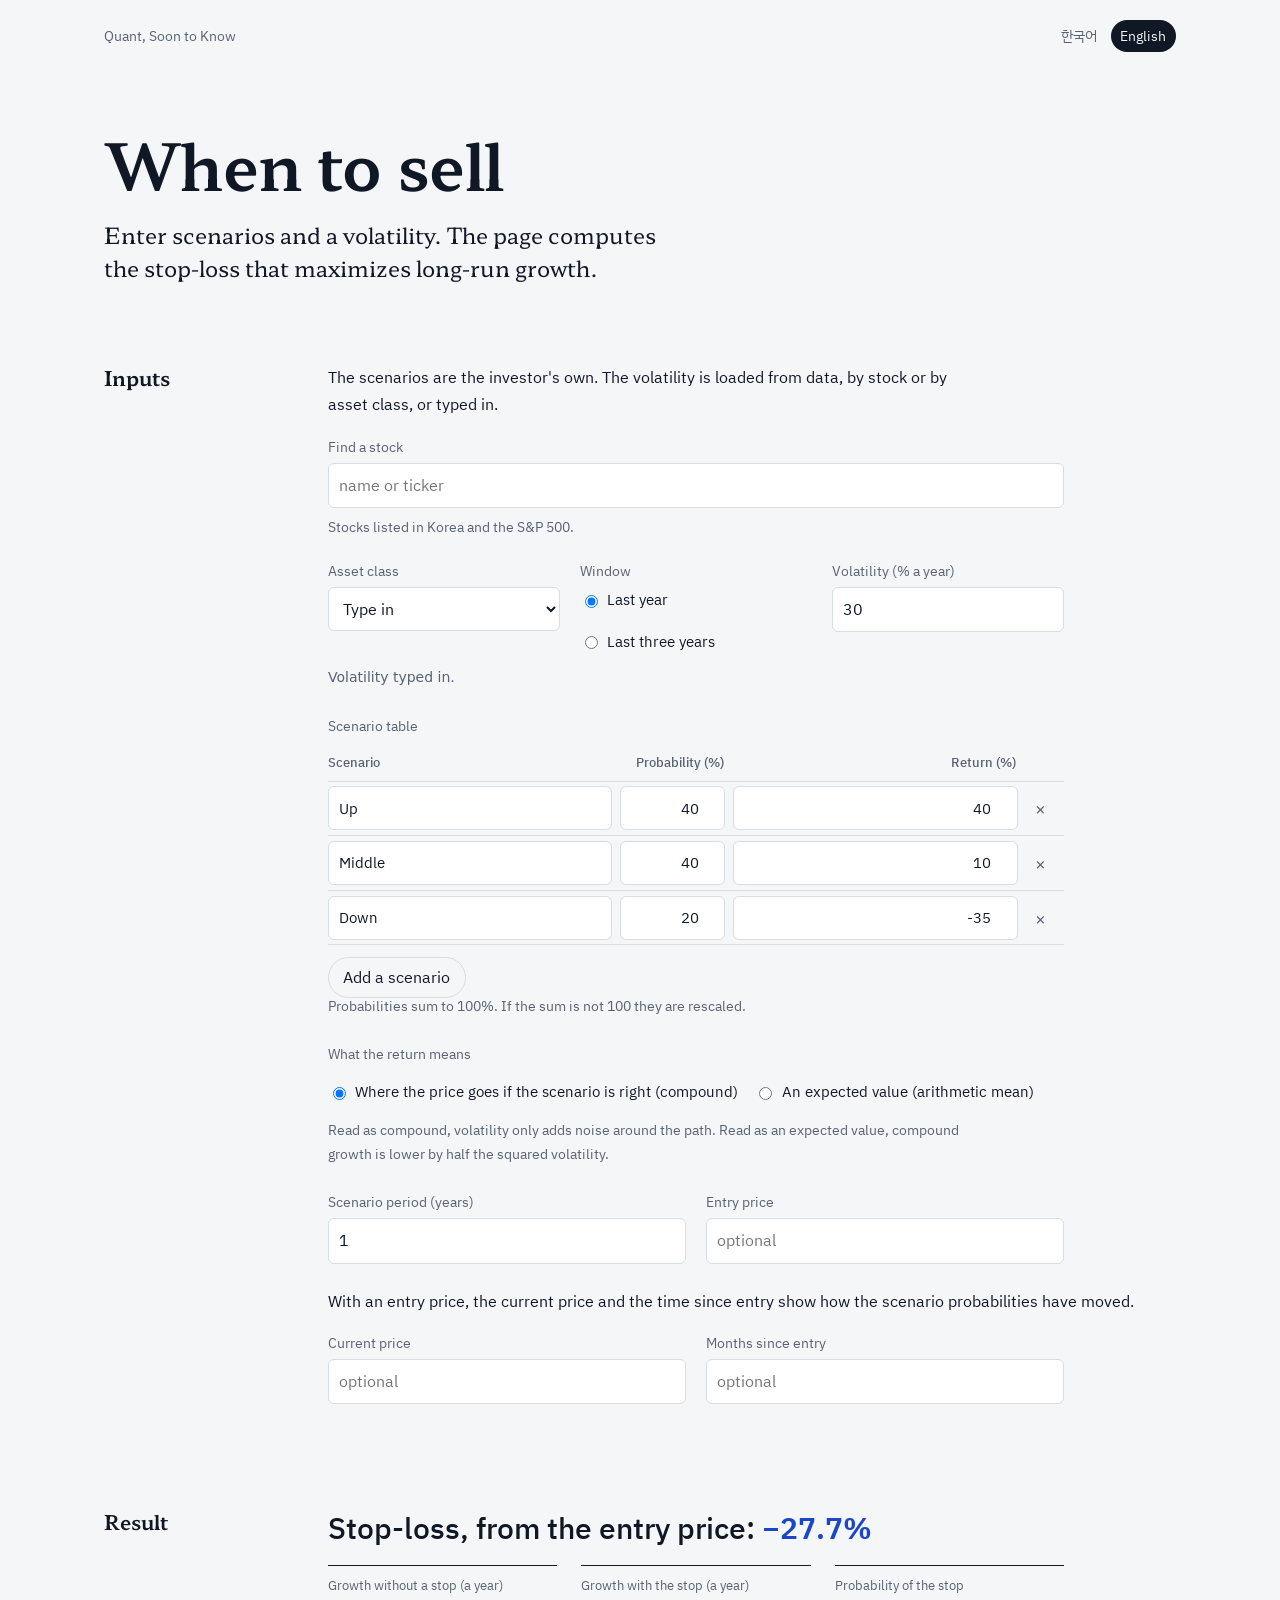
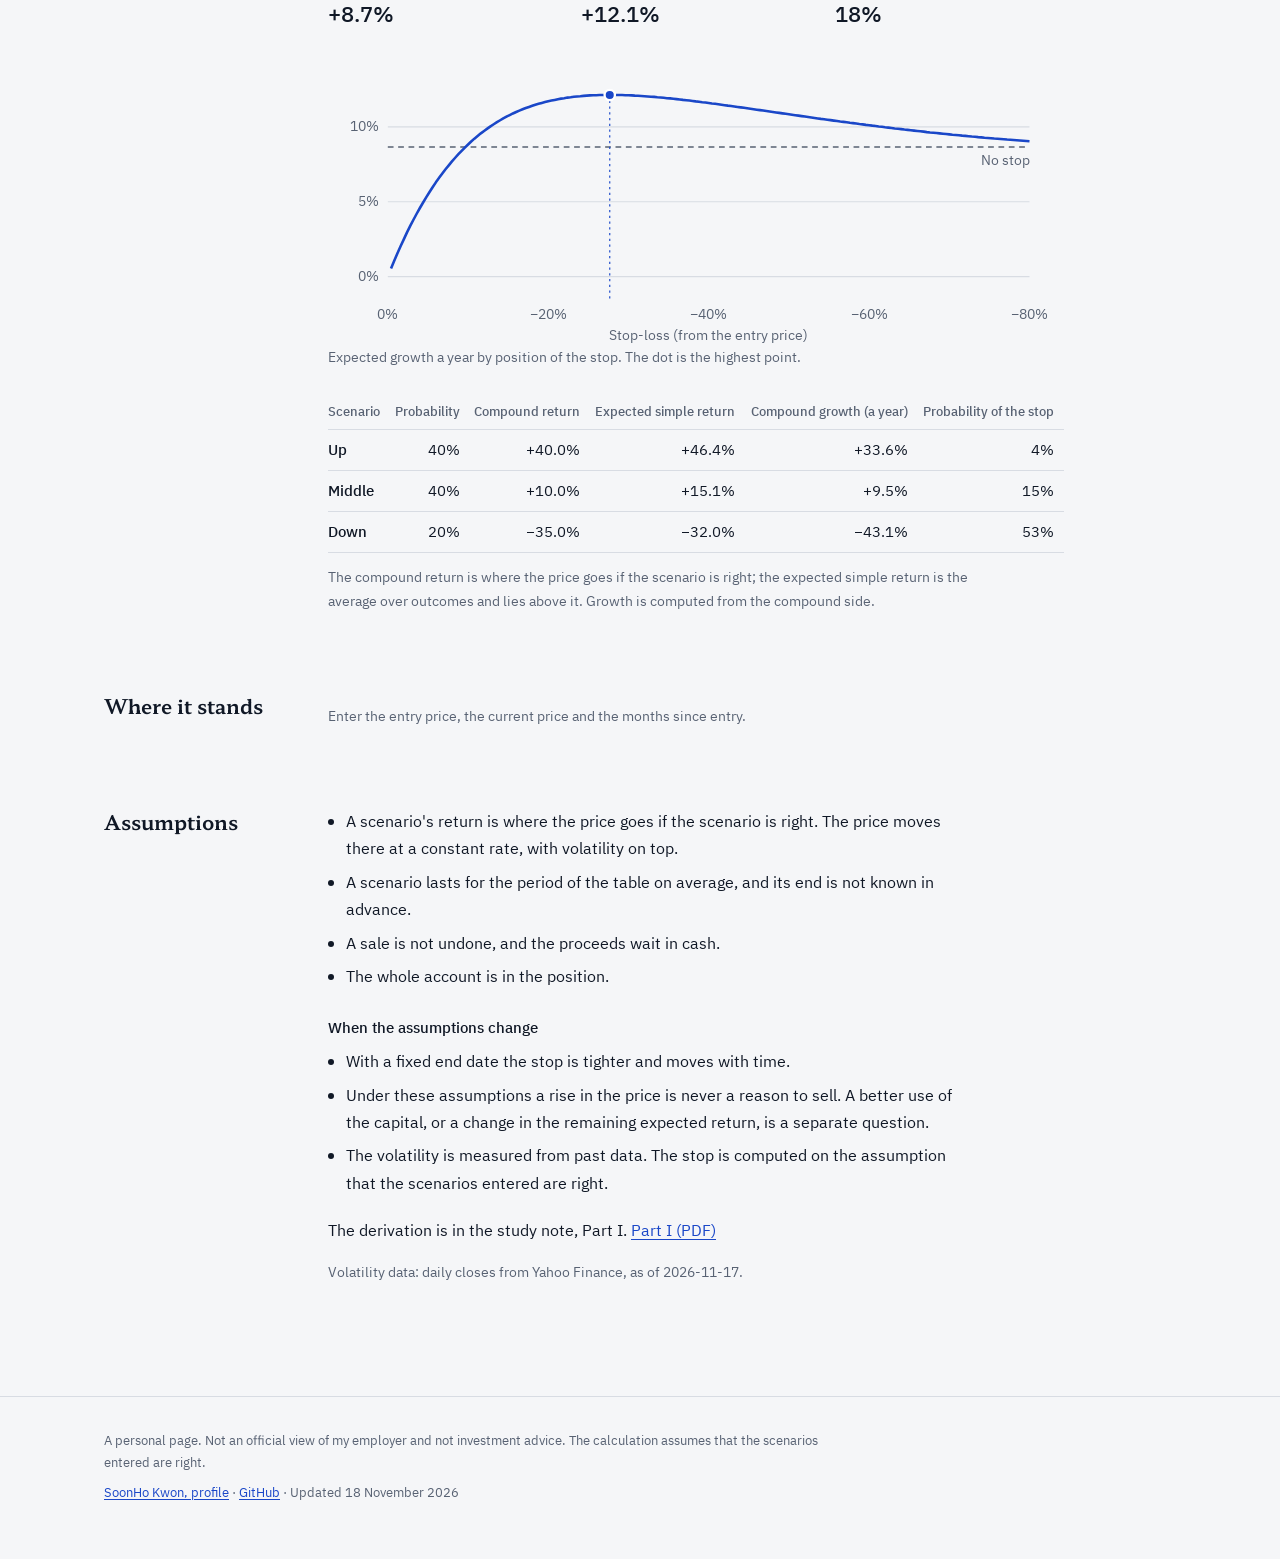
==== commit 8d98b764: "Show the compound return and the expected simple return side by side The result table now gives, for" ====
--- a/docs/en/index.html
+++ b/docs/en/index.html
@@ -106,8 +106,8 @@
     <p><a href="https://snowkonn.github.io/en/">SoonHo Kwon, profile</a> · <a href="https://github.com/SnowKonn/when-to-sell" rel="noopener">GitHub</a> · Updated 18 November 2026</p>
   </div>
 </footer>
-<div hidden>Up Middle Down Scenario Probability (%) Return (%) Return Compound growth (a year) Probability of the stop Remove Type in Equities Bonds Commodities Currencies Crypto Probabilities sum to {n}%. If the sum is not 100 they are rescaled. {name}: last year {y1}%, last three years {y3}%. Last observation {d}. Volatility typed in. At least two scenarios are needed. Enter numbers for the probabilities and expected returns. The probabilities must sum to more than zero. An expected return must be above −100%. The volatility must be above 0 and at most 300%. The scenario period must be above 0 and at most 30 years. Stop-loss, from the entry price: as a price, {p} No stop-loss is better. No stop raises growth above holding without one. With these inputs it is better not to hold. Expected growth is not positive at any stop. Growth without a stop (a year) Growth with the stop (a year) Probability of the stop Expected growth by position of the stop Stop-loss (from the entry price) No stop Expected growth a year by position of the stop. The dot is the highest point. Compound growth is the return entered, turned into a log return a year. Enter the entry price, the current price and the months since entry. Return since entry Remaining expected growth (a year) At entry Now The current price is below the stop. {d}% above the stop. While remaining expected growth is positive there is no reason to sell. After it turns negative, the rule of this calculation still waits until the stop is reached. Probability Loading the list of stocks. The list of stocks could not be loaded. The volatility can be typed in. No stock found. {n} stocks, as of {d}. KOSPI KOSDAQ US Compound growth is the expected value turned into a log return a year, less half the squared volatility. KOSPI KOSDAQ S&amp;P 500 Nasdaq 100 Russell 2000 PHLX Semiconductor Nikkei 225 Euro Stoxx 50 Shanghai Composite Emerging equities (EEM) US long Treasuries (TLT) US aggregate bonds (AGG) US high yield (HYG) Gold Crude oil (WTI) Copper USD/KRW Bitcoin</div>
-<script type="application/json" id="i18n">{"up": "Up", "mid": "Middle", "down": "Down", "col_name": "Scenario", "col_p": "Probability (%)", "col_r": "Return (%)", "col_r_out": "Return", "col_mu": "Compound growth (a year)", "col_hit": "Probability of the stop", "remove": "Remove", "manual": "Type in", "groups": {"equity": "Equities", "bond": "Bonds", "commodity": "Commodities", "fx": "Currencies", "crypto": "Crypto"}, "psum": "Probabilities sum to {n}%. If the sum is not 100 they are rescaled.", "vol_note": "{name}: last year {y1}%, last three years {y3}%. Last observation {d}.", "vol_manual": "Volatility typed in.", "err_rows": "At least two scenarios are needed.", "err_number": "Enter numbers for the probabilities and expected returns.", "err_prob": "The probabilities must sum to more than zero.", "err_return": "An expected return must be above −100%.", "err_sigma": "The volatility must be above 0 and at most 300%.", "err_horizon": "The scenario period must be above 0 and at most 30 years.", "stop_label": "Stop-loss, from the entry price:", "stop_price": "as a price, {p}", "no_stop": "No stop-loss is better.", "no_stop_why": "No stop raises growth above holding without one.", "avoid": "With these inputs it is better not to hold.", "avoid_why": "Expected growth is not positive at any stop.", "g_none": "Growth without a stop (a year)", "g_stop": "Growth with the stop (a year)", "p_stop": "Probability of the stop", "chart_alt": "Expected growth by position of the stop", "chart_x": "Stop-loss (from the entry price)", "chart_none": "No stop", "chart_cap": "Expected growth a year by position of the stop. The dot is the highest point.", "mu_note": "Compound growth is the return entered, turned into a log return a year.", "now_hint": "Enter the entry price, the current price and the months since entry.", "now_ret": "Return since entry", "now_D": "Remaining expected growth (a year)", "now_prior": "At entry", "now_post": "Now", "now_below": "The current price is below the stop.", "now_above": "{d}% above the stop.", "now_note": "While remaining expected growth is positive there is no reason to sell. After it turns negative, the rule of this calculation still waits until the stop is reached.", "col_p_out": "Probability", "stock_loading": "Loading the list of stocks.", "stock_fail": "The list of stocks could not be loaded. The volatility can be typed in.", "stock_none": "No stock found.", "stock_count": "{n} stocks, as of {d}.", "markets": {"KS": "KOSPI", "KQ": "KOSDAQ", "US": "US"}, "mu_note_mean": "Compound growth is the expected value turned into a log return a year, less half the squared volatility."}</script>
+<div hidden>Up Middle Down Scenario Probability (%) Return (%) Return Compound growth (a year) Probability of the stop Remove Type in Equities Bonds Commodities Currencies Crypto Probabilities sum to {n}%. If the sum is not 100 they are rescaled. {name}: last year {y1}%, last three years {y3}%. Last observation {d}. Volatility typed in. At least two scenarios are needed. Enter numbers for the probabilities and expected returns. The probabilities must sum to more than zero. An expected return must be above −100%. The volatility must be above 0 and at most 300%. The scenario period must be above 0 and at most 30 years. Stop-loss, from the entry price: as a price, {p} No stop-loss is better. No stop raises growth above holding without one. With these inputs it is better not to hold. Expected growth is not positive at any stop. Growth without a stop (a year) Growth with the stop (a year) Probability of the stop Expected growth by position of the stop Stop-loss (from the entry price) No stop Expected growth a year by position of the stop. The dot is the highest point. The compound return is where the price goes if the scenario is right; the expected simple return is the average over outcomes and lies above it. Growth is computed from the compound side. Enter the entry price, the current price and the months since entry. Return since entry Remaining expected growth (a year) At entry Now The current price is below the stop. {d}% above the stop. While remaining expected growth is positive there is no reason to sell. After it turns negative, the rule of this calculation still waits until the stop is reached. Probability Loading the list of stocks. The list of stocks could not be loaded. The volatility can be typed in. No stock found. {n} stocks, as of {d}. KOSPI KOSDAQ US The value entered was read as the expected simple return. The compound return is lower by half the squared volatility a year, and growth is computed from the compound side. Compound return Expected simple return KOSPI KOSDAQ S&amp;P 500 Nasdaq 100 Russell 2000 PHLX Semiconductor Nikkei 225 Euro Stoxx 50 Shanghai Composite Emerging equities (EEM) US long Treasuries (TLT) US aggregate bonds (AGG) US high yield (HYG) Gold Crude oil (WTI) Copper USD/KRW Bitcoin</div>
+<script type="application/json" id="i18n">{"up": "Up", "mid": "Middle", "down": "Down", "col_name": "Scenario", "col_p": "Probability (%)", "col_r": "Return (%)", "col_r_out": "Return", "col_mu": "Compound growth (a year)", "col_hit": "Probability of the stop", "remove": "Remove", "manual": "Type in", "groups": {"equity": "Equities", "bond": "Bonds", "commodity": "Commodities", "fx": "Currencies", "crypto": "Crypto"}, "psum": "Probabilities sum to {n}%. If the sum is not 100 they are rescaled.", "vol_note": "{name}: last year {y1}%, last three years {y3}%. Last observation {d}.", "vol_manual": "Volatility typed in.", "err_rows": "At least two scenarios are needed.", "err_number": "Enter numbers for the probabilities and expected returns.", "err_prob": "The probabilities must sum to more than zero.", "err_return": "An expected return must be above −100%.", "err_sigma": "The volatility must be above 0 and at most 300%.", "err_horizon": "The scenario period must be above 0 and at most 30 years.", "stop_label": "Stop-loss, from the entry price:", "stop_price": "as a price, {p}", "no_stop": "No stop-loss is better.", "no_stop_why": "No stop raises growth above holding without one.", "avoid": "With these inputs it is better not to hold.", "avoid_why": "Expected growth is not positive at any stop.", "g_none": "Growth without a stop (a year)", "g_stop": "Growth with the stop (a year)", "p_stop": "Probability of the stop", "chart_alt": "Expected growth by position of the stop", "chart_x": "Stop-loss (from the entry price)", "chart_none": "No stop", "chart_cap": "Expected growth a year by position of the stop. The dot is the highest point.", "mu_note": "The compound return is where the price goes if the scenario is right; the expected simple return is the average over outcomes and lies above it. Growth is computed from the compound side.", "now_hint": "Enter the entry price, the current price and the months since entry.", "now_ret": "Return since entry", "now_D": "Remaining expected growth (a year)", "now_prior": "At entry", "now_post": "Now", "now_below": "The current price is below the stop.", "now_above": "{d}% above the stop.", "now_note": "While remaining expected growth is positive there is no reason to sell. After it turns negative, the rule of this calculation still waits until the stop is reached.", "col_p_out": "Probability", "stock_loading": "Loading the list of stocks.", "stock_fail": "The list of stocks could not be loaded. The volatility can be typed in.", "stock_none": "No stock found.", "stock_count": "{n} stocks, as of {d}.", "markets": {"KS": "KOSPI", "KQ": "KOSDAQ", "US": "US"}, "mu_note_mean": "The value entered was read as the expected simple return. The compound return is lower by half the squared volatility a year, and growth is computed from the compound side.", "col_comp": "Compound return", "col_mean": "Expected simple return"}</script>
 <script type="application/json" id="vol-data">{"generated": "2026-11-17", "source": "Yahoo Finance via yfinance", "method": "sample standard deviation of daily log returns over the last 252 and 756 observations, annualized with the observations per year measured from the dates", "assets": [{"id": "kospi", "ticker": "^KS11", "group": "equity", "ko": "코스피", "en": "KOSPI", "vol_1y": 0.5558, "vol_3y": 0.3588, "last": "2026-11-16", "n": 1220, "per_year": 244.0}, {"id": "kosdaq", "ticker": "^KQ11", "group": "equity", "ko": "코스닥", "en": "KOSDAQ", "vol_1y": 0.5017, "vol_3y": 0.3474, "last": "2026-11-16", "n": 1220, "per_year": 244.0}, {"id": "spx", "ticker": "^GSPC", "group": "equity", "ko": "S&P 500", "en": "S&P 500", "vol_1y": 0.1377, "vol_3y": 0.1514, "last": "2026-11-17", "n": 1254, "per_year": 250.8}, {"id": "ndx", "ticker": "^NDX", "group": "equity", "ko": "나스닥 100", "en": "Nasdaq 100", "vol_1y": 0.2151, "vol_3y": 0.2098, "last": "2026-11-17", "n": 1254, "per_year": 250.8}, {"id": "rut", "ticker": "^RUT", "group": "equity", "ko": "러셀 2000", "en": "Russell 2000", "vol_1y": 0.1878, "vol_3y": 0.2113, "last": "2026-11-17", "n": 1254, "per_year": 250.8}, {"id": "sox", "ticker": "^SOX", "group": "equity", "ko": "필라델피아 반도체", "en": "PHLX Semiconductor", "vol_1y": 0.4892, "vol_3y": 0.4151, "last": "2026-11-17", "n": 1254, "per_year": 250.8}, {"id": "n225", "ticker": "^N225", "group": "equity", "ko": "닛케이 225", "en": "Nikkei 225", "vol_1y": 0.2925, "vol_3y": 0.2604, "last": "2026-11-16", "n": 1220, "per_year": 244.0}, {"id": "sx5e", "ticker": "^STOXX50E", "group": "equity", "ko": "유로스톡스 50", "en": "Euro Stoxx 50", "vol_1y": 0.1565, "vol_3y": 0.1526, "last": "2026-11-16", "n": 1256, "per_year": 251.2}, {"id": "ssec", "ticker": "000001.SS", "group": "equity", "ko": "상하이종합", "en": "Shanghai Composite", "vol_1y": 0.1429, "vol_3y": 0.1583, "last": "2026-11-16", "n": 1211, "per_year": 242.2}, {"id": "eem", "ticker": "EEM", "group": "equity", "ko": "신흥국 주식(EEM)", "en": "Emerging equities (EEM)", "vol_1y": 0.2672, "vol_3y": 0.2057, "last": "2026-11-17", "n": 1254, "per_year": 250.8}, {"id": "tlt", "ticker": "TLT", "group": "bond", "ko": "미국 장기국채(TLT)", "en": "US long Treasuries (TLT)", "vol_1y": 0.0964, "vol_3y": 0.1256, "last": "2026-11-17", "n": 1254, "per_year": 250.8}, {"id": "agg", "ticker": "AGG", "group": "bond", "ko": "미국 종합채권(AGG)", "en": "US aggregate bonds (AGG)", "vol_1y": 0.0415, "vol_3y": 0.0498, "last": "2026-11-17", "n": 1254, "per_year": 250.8}, {"id": "hyg", "ticker": "HYG", "group": "bond", "ko": "미국 하이일드(HYG)", "en": "US high yield (HYG)", "vol_1y": 0.0394, "vol_3y": 0.0481, "last": "2026-11-17", "n": 1254, "per_year": 250.8}, {"id": "gold", "ticker": "GC=F", "group": "commodity", "ko": "금", "en": "Gold", "vol_1y": 0.2818, "vol_3y": 0.22, "last": "2026-11-17", "n": 1258, "per_year": 251.4}, {"id": "wti", "ticker": "CL=F", "group": "commodity", "ko": "원유(WTI)", "en": "Crude oil (WTI)", "vol_1y": 0.5734, "vol_3y": 0.4164, "last": "2026-11-17", "n": 1257, "per_year": 251.2}, {"id": "copper", "ticker": "HG=F", "group": "commodity", "ko": "구리", "en": "Copper", "vol_1y": 0.2734, "vol_3y": 0.3011, "last": "2026-11-17", "n": 1258, "per_year": 251.4}, {"id": "usdkrw", "ticker": "KRW=X", "group": "fx", "ko": "달러/원", "en": "USD/KRW", "vol_1y": 0.1068, "vol_3y": 0.0996, "last": "2026-11-17", "n": 1300, "per_year": 259.8}, {"id": "btc", "ticker": "BTC-USD", "group": "crypto", "ko": "비트코인", "en": "Bitcoin", "vol_1y": 0.3848, "vol_3y": 0.4451, "last": "2026-11-17", "n": 1827, "per_year": 365.2}]}</script>
 <script src="../assets/stoploss.js" defer></script>
 </body>
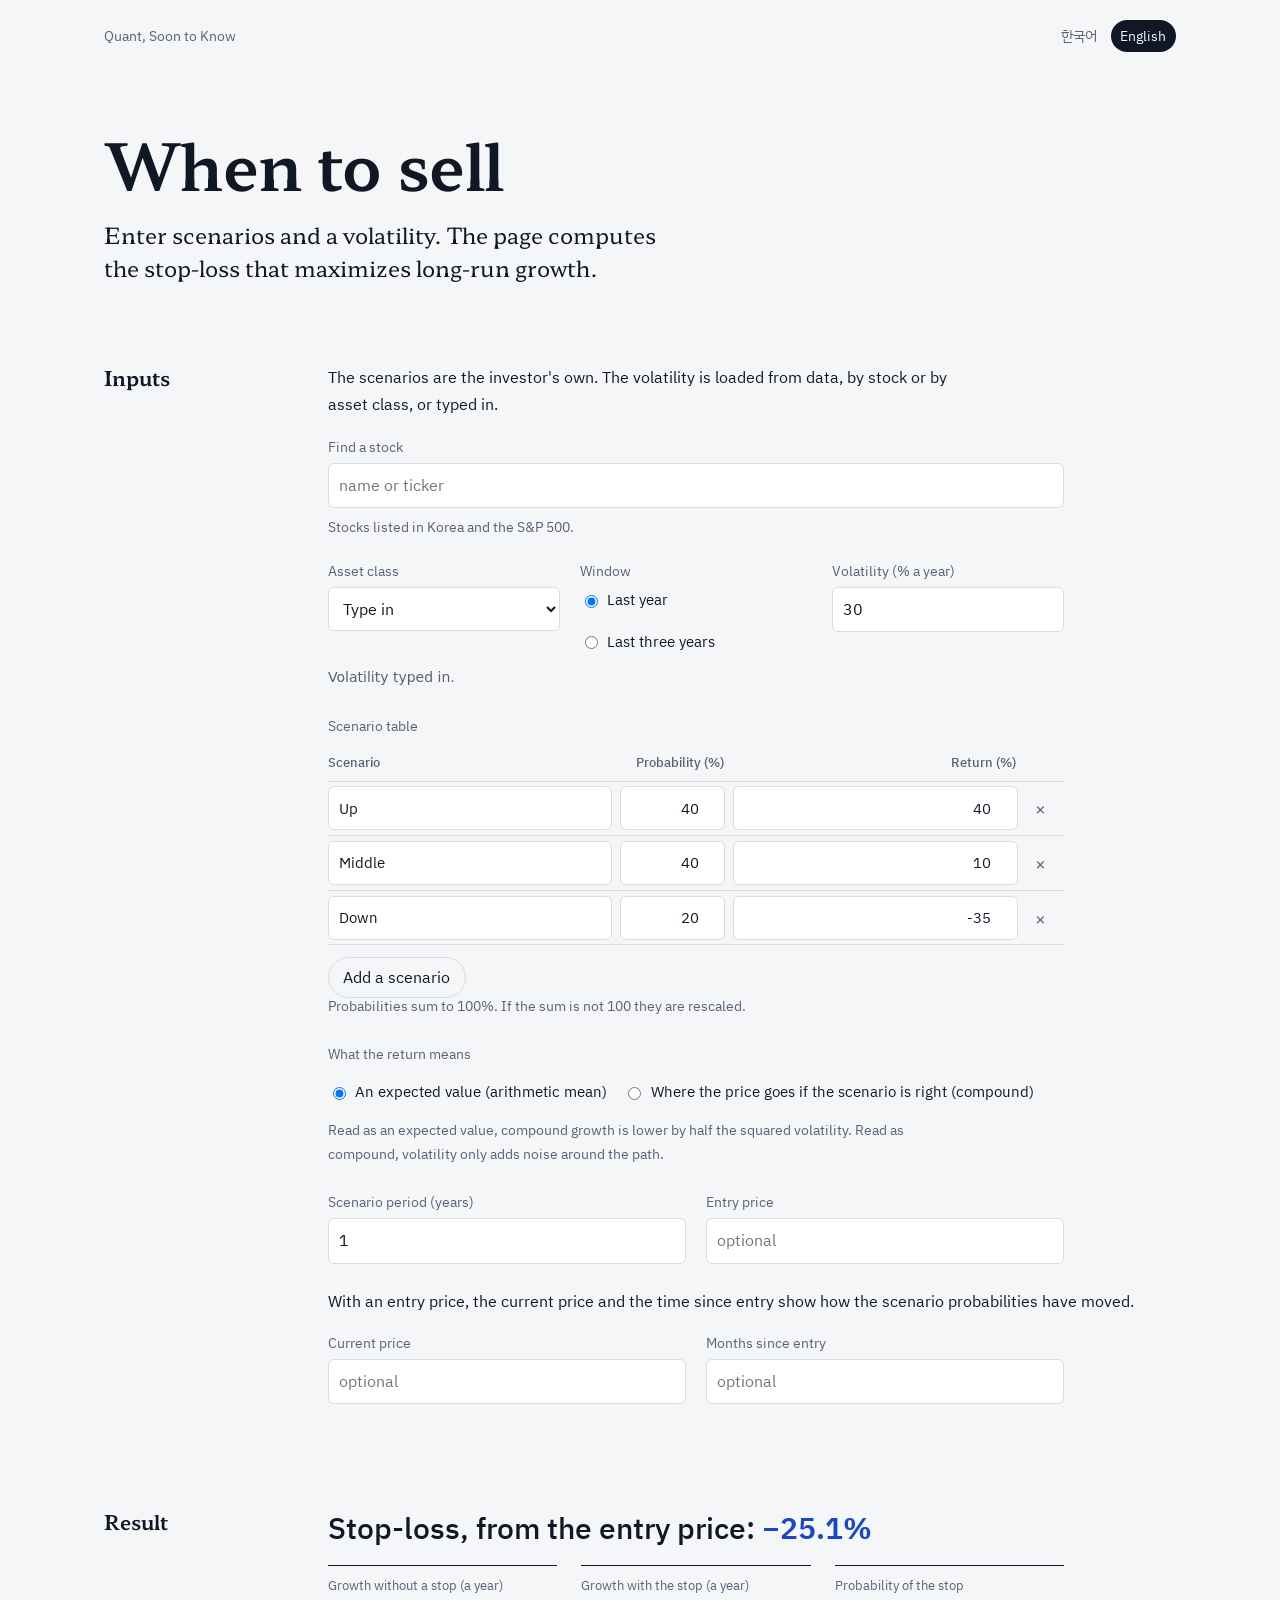
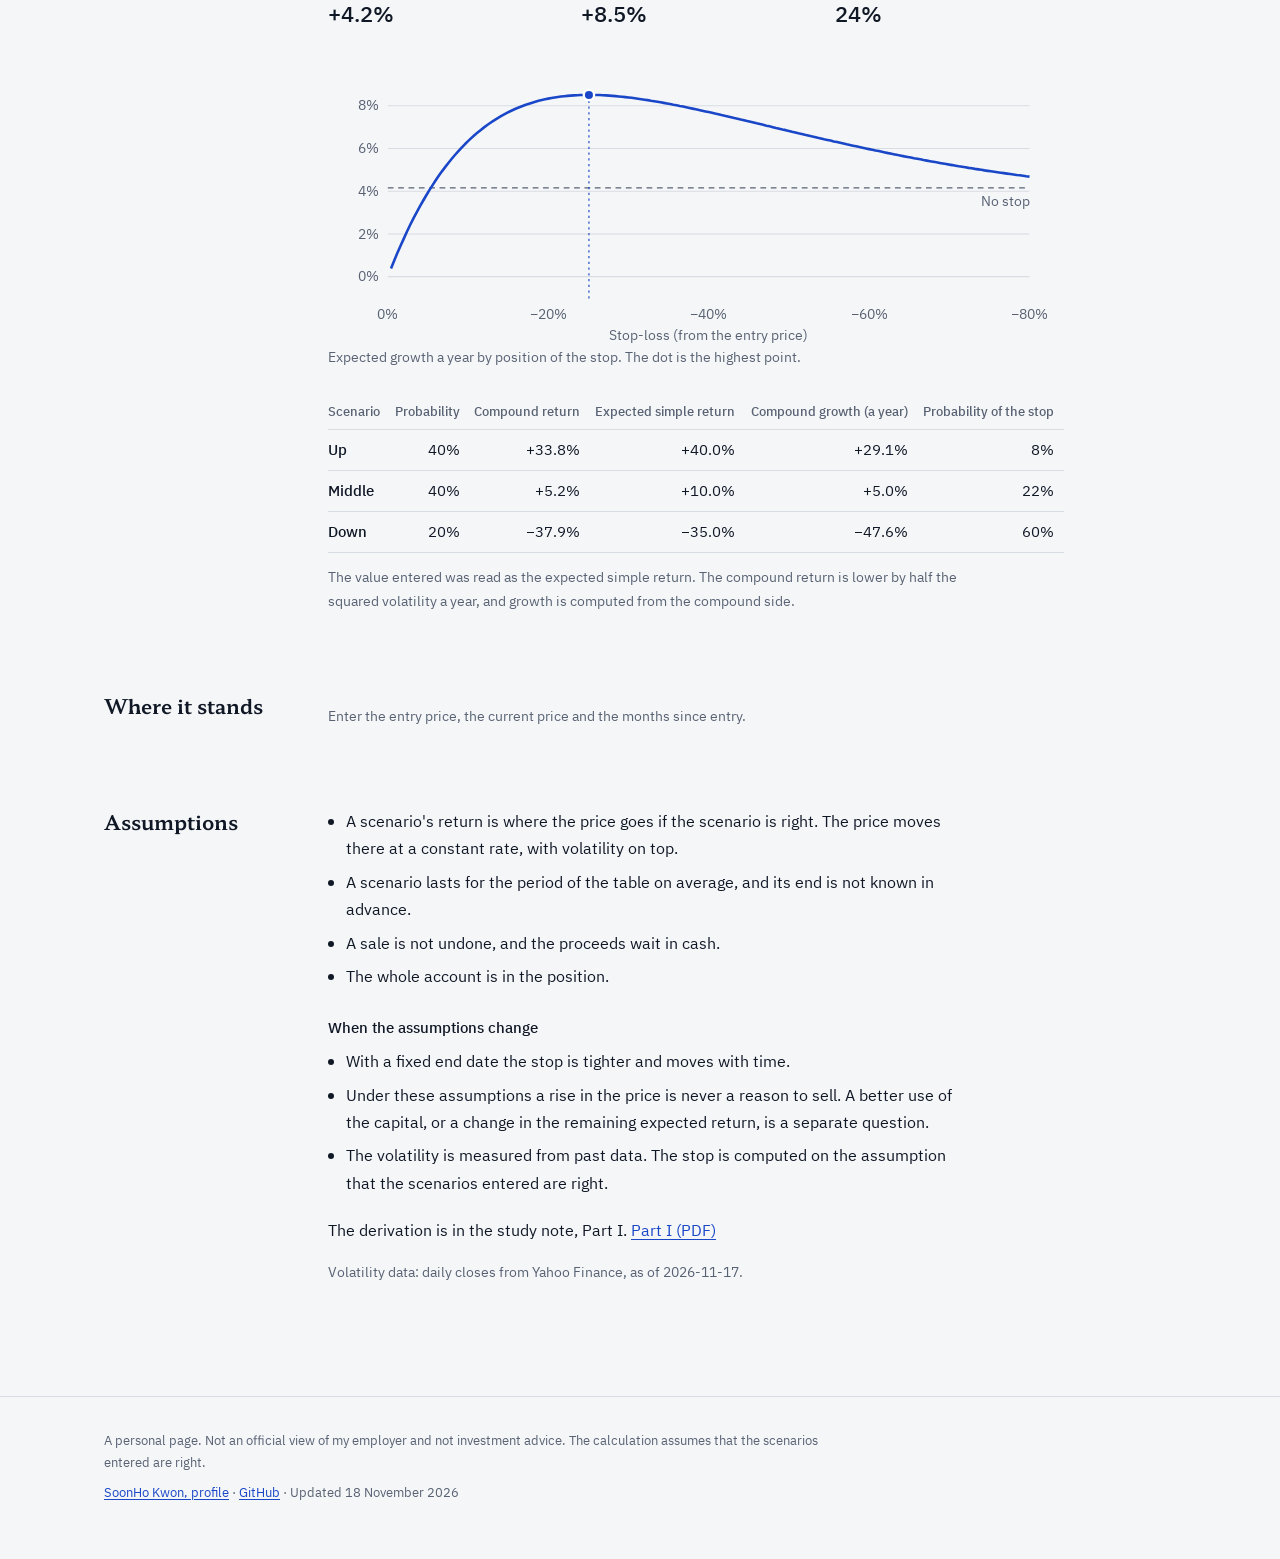
==== commit d2b8c1bc: "Read the scenario return as an expected value by default The study note goes back to the textbook co" ====
--- a/docs/en/index.html
+++ b/docs/en/index.html
@@ -62,9 +62,9 @@
         <p class="actions"><button type="button" id="add">Add a scenario</button></p>
         <p class="hint" id="psum" aria-live="polite"></p>
         <fieldset class="mode"><legend>What the return means</legend><div class="radios">
-          <label><input type="radio" name="mode" value="compound" checked> Where the price goes if the scenario is right (compound)</label>
-          <label><input type="radio" name="mode" value="mean"> An expected value (arithmetic mean)</label></div></fieldset>
-        <p class="hint">Read as compound, volatility only adds noise around the path. Read as an expected value, compound growth is lower by half the squared volatility.</p>
+          <label><input type="radio" name="mode" value="mean" checked> An expected value (arithmetic mean)</label>
+          <label><input type="radio" name="mode" value="compound"> Where the price goes if the scenario is right (compound)</label></div></fieldset>
+        <p class="hint">Read as an expected value, compound growth is lower by half the squared volatility. Read as compound, volatility only adds noise around the path.</p>
         <div class="fields">
           <div><label for="horizon">Scenario period (years)</label><input id="horizon" type="number" value="1" min="0.1" max="30" step="0.25" inputmode="decimal"></div>
           <div><label for="entry">Entry price</label><input id="entry" type="number" min="0" step="any" inputmode="decimal" placeholder="optional"></div>
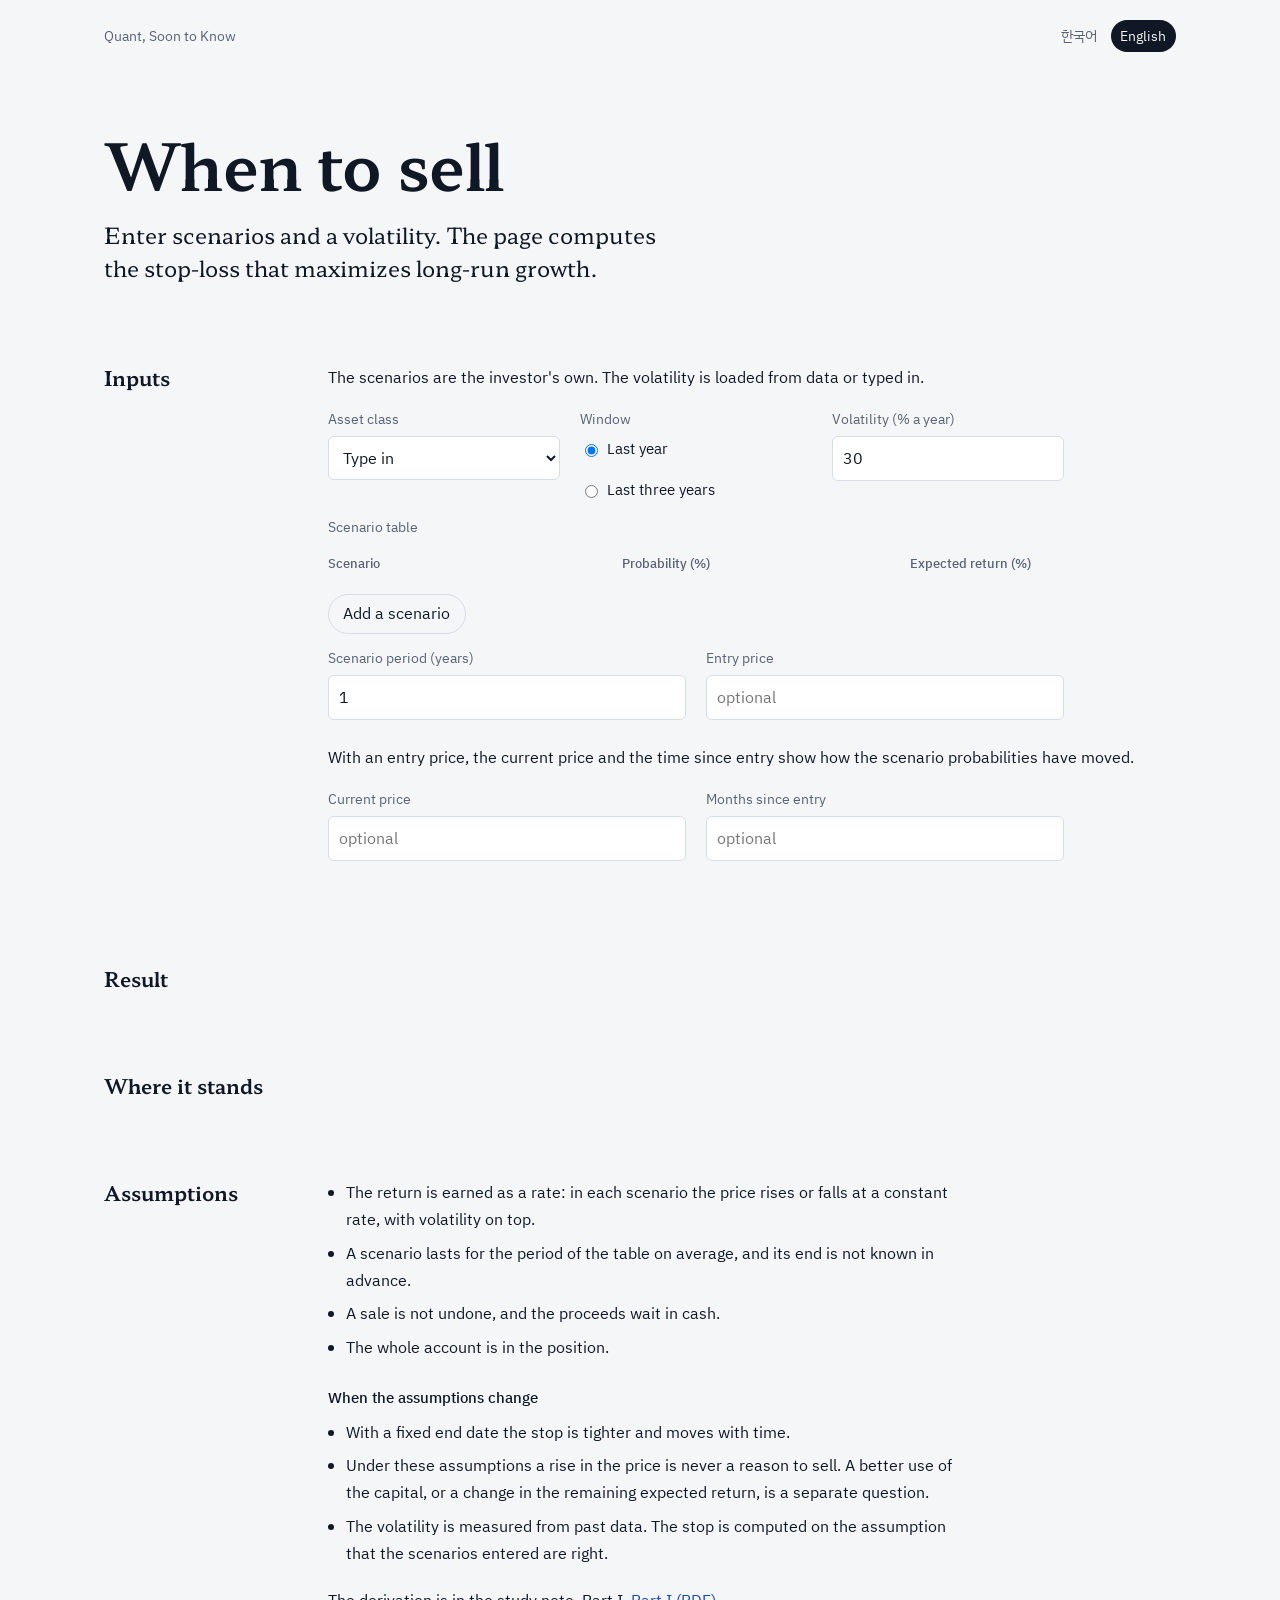
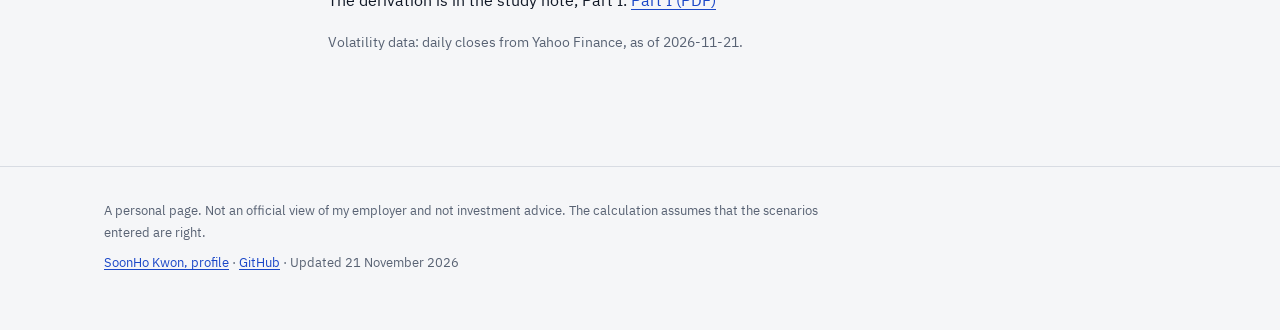
==== commit a2213e06: "Refresh volatility table" ====
--- a/docs/en/index.html
+++ b/docs/en/index.html
@@ -37,15 +37,8 @@
   <section id="inputs">
     <h2>Inputs</h2>
     <div>
-      <p>The scenarios are the investor&#x27;s own. The volatility is loaded from data, by stock or by asset class, or typed in.</p>
+      <p>The scenarios are the investor&#x27;s own. The volatility is loaded from data or typed in.</p>
       <form>
-        <div class="search">
-          <label for="stock">Find a stock</label>
-          <input id="stock" type="search" autocomplete="off" spellcheck="false" placeholder="name or ticker" data-src="../assets/stocks.json"
-                 role="combobox" aria-expanded="false" aria-controls="stock-list" aria-autocomplete="list">
-          <ul id="stock-list" role="listbox" aria-label="Find a stock" hidden></ul>
-          <p class="hint" id="stock-status" aria-live="polite">Stocks listed in Korea and the S&amp;P 500.</p>
-        </div>
         <div class="fields">
           <div><label for="asset">Asset class</label><select id="asset"></select></div>
           <fieldset><legend>Window</legend><div class="radios">
@@ -56,15 +49,11 @@
         <p class="hint" id="vol-note" aria-live="polite"></p>
         <div class="scroll"><table class="in" id="sc">
           <caption>Scenario table</caption>
-          <thead><tr><th>Scenario</th><th>Probability (%)</th><th>Return (%)</th><th></th></tr></thead>
+          <thead><tr><th>Scenario</th><th>Probability (%)</th><th>Expected return (%)</th><th></th></tr></thead>
           <tbody></tbody>
         </table></div>
         <p class="actions"><button type="button" id="add">Add a scenario</button></p>
         <p class="hint" id="psum" aria-live="polite"></p>
-        <fieldset class="mode"><legend>What the return means</legend><div class="radios">
-          <label><input type="radio" name="mode" value="mean" checked> An expected value (arithmetic mean)</label>
-          <label><input type="radio" name="mode" value="compound"> Where the price goes if the scenario is right (compound)</label></div></fieldset>
-        <p class="hint">Read as an expected value, compound growth is lower by half the squared volatility. Read as compound, volatility only adds noise around the path.</p>
         <div class="fields">
           <div><label for="horizon">Scenario period (years)</label><input id="horizon" type="number" value="1" min="0.1" max="30" step="0.25" inputmode="decimal"></div>
           <div><label for="entry">Entry price</label><input id="entry" type="number" min="0" step="any" inputmode="decimal" placeholder="optional"></div>
@@ -91,11 +80,11 @@
   <section id="assumptions">
     <h2>Assumptions</h2>
     <div>
-      <ul class="plain"><li>A scenario&#x27;s return is where the price goes if the scenario is right. The price moves there at a constant rate, with volatility on top.</li><li>A scenario lasts for the period of the table on average, and its end is not known in advance.</li><li>A sale is not undone, and the proceeds wait in cash.</li><li>The whole account is in the position.</li></ul>
+      <ul class="plain"><li>The return is earned as a rate: in each scenario the price rises or falls at a constant rate, with volatility on top.</li><li>A scenario lasts for the period of the table on average, and its end is not known in advance.</li><li>A sale is not undone, and the proceeds wait in cash.</li><li>The whole account is in the position.</li></ul>
       <h3>When the assumptions change</h3>
       <ul class="plain"><li>With a fixed end date the stop is tighter and moves with time.</li><li>Under these assumptions a rise in the price is never a reason to sell. A better use of the capital, or a change in the remaining expected return, is a separate question.</li><li>The volatility is measured from past data. The stop is computed on the assumption that the scenarios entered are right.</li></ul>
       <p>The derivation is in the study note, Part I. <a href="https://snowkonn.github.io/study/stoploss-part1-rate.pdf">Part I (PDF)</a></p>
-      <p class="note">Volatility data: daily closes from Yahoo Finance, as of 2026-11-17.</p>
+      <p class="note">Volatility data: daily closes from Yahoo Finance, as of 2026-11-21.</p>
     </div>
   </section>
 </main>
@@ -103,12 +92,12 @@
 <footer>
   <div class="wrap">
     <p>A personal page. Not an official view of my employer and not investment advice. The calculation assumes that the scenarios entered are right.</p>
-    <p><a href="https://snowkonn.github.io/en/">SoonHo Kwon, profile</a> · <a href="https://github.com/SnowKonn/when-to-sell" rel="noopener">GitHub</a> · Updated 18 November 2026</p>
+    <p><a href="https://snowkonn.github.io/en/">SoonHo Kwon, profile</a> · <a href="https://github.com/SnowKonn/when-to-sell" rel="noopener">GitHub</a> · Updated 21 November 2026</p>
   </div>
 </footer>
-<div hidden>Up Middle Down Scenario Probability (%) Return (%) Return Compound growth (a year) Probability of the stop Remove Type in Equities Bonds Commodities Currencies Crypto Probabilities sum to {n}%. If the sum is not 100 they are rescaled. {name}: last year {y1}%, last three years {y3}%. Last observation {d}. Volatility typed in. At least two scenarios are needed. Enter numbers for the probabilities and expected returns. The probabilities must sum to more than zero. An expected return must be above −100%. The volatility must be above 0 and at most 300%. The scenario period must be above 0 and at most 30 years. Stop-loss, from the entry price: as a price, {p} No stop-loss is better. No stop raises growth above holding without one. With these inputs it is better not to hold. Expected growth is not positive at any stop. Growth without a stop (a year) Growth with the stop (a year) Probability of the stop Expected growth by position of the stop Stop-loss (from the entry price) No stop Expected growth a year by position of the stop. The dot is the highest point. The compound return is where the price goes if the scenario is right; the expected simple return is the average over outcomes and lies above it. Growth is computed from the compound side. Enter the entry price, the current price and the months since entry. Return since entry Remaining expected growth (a year) At entry Now The current price is below the stop. {d}% above the stop. While remaining expected growth is positive there is no reason to sell. After it turns negative, the rule of this calculation still waits until the stop is reached. Probability Loading the list of stocks. The list of stocks could not be loaded. The volatility can be typed in. No stock found. {n} stocks, as of {d}. KOSPI KOSDAQ US The value entered was read as the expected simple return. The compound return is lower by half the squared volatility a year, and growth is computed from the compound side. Compound return Expected simple return KOSPI KOSDAQ S&amp;P 500 Nasdaq 100 Russell 2000 PHLX Semiconductor Nikkei 225 Euro Stoxx 50 Shanghai Composite Emerging equities (EEM) US long Treasuries (TLT) US aggregate bonds (AGG) US high yield (HYG) Gold Crude oil (WTI) Copper USD/KRW Bitcoin</div>
-<script type="application/json" id="i18n">{"up": "Up", "mid": "Middle", "down": "Down", "col_name": "Scenario", "col_p": "Probability (%)", "col_r": "Return (%)", "col_r_out": "Return", "col_mu": "Compound growth (a year)", "col_hit": "Probability of the stop", "remove": "Remove", "manual": "Type in", "groups": {"equity": "Equities", "bond": "Bonds", "commodity": "Commodities", "fx": "Currencies", "crypto": "Crypto"}, "psum": "Probabilities sum to {n}%. If the sum is not 100 they are rescaled.", "vol_note": "{name}: last year {y1}%, last three years {y3}%. Last observation {d}.", "vol_manual": "Volatility typed in.", "err_rows": "At least two scenarios are needed.", "err_number": "Enter numbers for the probabilities and expected returns.", "err_prob": "The probabilities must sum to more than zero.", "err_return": "An expected return must be above −100%.", "err_sigma": "The volatility must be above 0 and at most 300%.", "err_horizon": "The scenario period must be above 0 and at most 30 years.", "stop_label": "Stop-loss, from the entry price:", "stop_price": "as a price, {p}", "no_stop": "No stop-loss is better.", "no_stop_why": "No stop raises growth above holding without one.", "avoid": "With these inputs it is better not to hold.", "avoid_why": "Expected growth is not positive at any stop.", "g_none": "Growth without a stop (a year)", "g_stop": "Growth with the stop (a year)", "p_stop": "Probability of the stop", "chart_alt": "Expected growth by position of the stop", "chart_x": "Stop-loss (from the entry price)", "chart_none": "No stop", "chart_cap": "Expected growth a year by position of the stop. The dot is the highest point.", "mu_note": "The compound return is where the price goes if the scenario is right; the expected simple return is the average over outcomes and lies above it. Growth is computed from the compound side.", "now_hint": "Enter the entry price, the current price and the months since entry.", "now_ret": "Return since entry", "now_D": "Remaining expected growth (a year)", "now_prior": "At entry", "now_post": "Now", "now_below": "The current price is below the stop.", "now_above": "{d}% above the stop.", "now_note": "While remaining expected growth is positive there is no reason to sell. After it turns negative, the rule of this calculation still waits until the stop is reached.", "col_p_out": "Probability", "stock_loading": "Loading the list of stocks.", "stock_fail": "The list of stocks could not be loaded. The volatility can be typed in.", "stock_none": "No stock found.", "stock_count": "{n} stocks, as of {d}.", "markets": {"KS": "KOSPI", "KQ": "KOSDAQ", "US": "US"}, "mu_note_mean": "The value entered was read as the expected simple return. The compound return is lower by half the squared volatility a year, and growth is computed from the compound side.", "col_comp": "Compound return", "col_mean": "Expected simple return"}</script>
-<script type="application/json" id="vol-data">{"generated": "2026-11-17", "source": "Yahoo Finance via yfinance", "method": "sample standard deviation of daily log returns over the last 252 and 756 observations, annualized with the observations per year measured from the dates", "assets": [{"id": "kospi", "ticker": "^KS11", "group": "equity", "ko": "코스피", "en": "KOSPI", "vol_1y": 0.5558, "vol_3y": 0.3588, "last": "2026-11-16", "n": 1220, "per_year": 244.0}, {"id": "kosdaq", "ticker": "^KQ11", "group": "equity", "ko": "코스닥", "en": "KOSDAQ", "vol_1y": 0.5017, "vol_3y": 0.3474, "last": "2026-11-16", "n": 1220, "per_year": 244.0}, {"id": "spx", "ticker": "^GSPC", "group": "equity", "ko": "S&P 500", "en": "S&P 500", "vol_1y": 0.1377, "vol_3y": 0.1514, "last": "2026-11-17", "n": 1254, "per_year": 250.8}, {"id": "ndx", "ticker": "^NDX", "group": "equity", "ko": "나스닥 100", "en": "Nasdaq 100", "vol_1y": 0.2151, "vol_3y": 0.2098, "last": "2026-11-17", "n": 1254, "per_year": 250.8}, {"id": "rut", "ticker": "^RUT", "group": "equity", "ko": "러셀 2000", "en": "Russell 2000", "vol_1y": 0.1878, "vol_3y": 0.2113, "last": "2026-11-17", "n": 1254, "per_year": 250.8}, {"id": "sox", "ticker": "^SOX", "group": "equity", "ko": "필라델피아 반도체", "en": "PHLX Semiconductor", "vol_1y": 0.4892, "vol_3y": 0.4151, "last": "2026-11-17", "n": 1254, "per_year": 250.8}, {"id": "n225", "ticker": "^N225", "group": "equity", "ko": "닛케이 225", "en": "Nikkei 225", "vol_1y": 0.2925, "vol_3y": 0.2604, "last": "2026-11-16", "n": 1220, "per_year": 244.0}, {"id": "sx5e", "ticker": "^STOXX50E", "group": "equity", "ko": "유로스톡스 50", "en": "Euro Stoxx 50", "vol_1y": 0.1565, "vol_3y": 0.1526, "last": "2026-11-16", "n": 1256, "per_year": 251.2}, {"id": "ssec", "ticker": "000001.SS", "group": "equity", "ko": "상하이종합", "en": "Shanghai Composite", "vol_1y": 0.1429, "vol_3y": 0.1583, "last": "2026-11-16", "n": 1211, "per_year": 242.2}, {"id": "eem", "ticker": "EEM", "group": "equity", "ko": "신흥국 주식(EEM)", "en": "Emerging equities (EEM)", "vol_1y": 0.2672, "vol_3y": 0.2057, "last": "2026-11-17", "n": 1254, "per_year": 250.8}, {"id": "tlt", "ticker": "TLT", "group": "bond", "ko": "미국 장기국채(TLT)", "en": "US long Treasuries (TLT)", "vol_1y": 0.0964, "vol_3y": 0.1256, "last": "2026-11-17", "n": 1254, "per_year": 250.8}, {"id": "agg", "ticker": "AGG", "group": "bond", "ko": "미국 종합채권(AGG)", "en": "US aggregate bonds (AGG)", "vol_1y": 0.0415, "vol_3y": 0.0498, "last": "2026-11-17", "n": 1254, "per_year": 250.8}, {"id": "hyg", "ticker": "HYG", "group": "bond", "ko": "미국 하이일드(HYG)", "en": "US high yield (HYG)", "vol_1y": 0.0394, "vol_3y": 0.0481, "last": "2026-11-17", "n": 1254, "per_year": 250.8}, {"id": "gold", "ticker": "GC=F", "group": "commodity", "ko": "금", "en": "Gold", "vol_1y": 0.2818, "vol_3y": 0.22, "last": "2026-11-17", "n": 1258, "per_year": 251.4}, {"id": "wti", "ticker": "CL=F", "group": "commodity", "ko": "원유(WTI)", "en": "Crude oil (WTI)", "vol_1y": 0.5734, "vol_3y": 0.4164, "last": "2026-11-17", "n": 1257, "per_year": 251.2}, {"id": "copper", "ticker": "HG=F", "group": "commodity", "ko": "구리", "en": "Copper", "vol_1y": 0.2734, "vol_3y": 0.3011, "last": "2026-11-17", "n": 1258, "per_year": 251.4}, {"id": "usdkrw", "ticker": "KRW=X", "group": "fx", "ko": "달러/원", "en": "USD/KRW", "vol_1y": 0.1068, "vol_3y": 0.0996, "last": "2026-11-17", "n": 1300, "per_year": 259.8}, {"id": "btc", "ticker": "BTC-USD", "group": "crypto", "ko": "비트코인", "en": "Bitcoin", "vol_1y": 0.3848, "vol_3y": 0.4451, "last": "2026-11-17", "n": 1827, "per_year": 365.2}]}</script>
+<div hidden>Up Middle Down Scenario Probability (%) Expected return (%) Expected return Compound growth (a year) Probability of the stop Remove Type in Equities Bonds Commodities Currencies Crypto Probabilities sum to {n}%. If the sum is not 100 they are rescaled. Last year {y1}%, last three years {y3}%. Last observation {d}. Volatility typed in. At least two scenarios are needed. Enter numbers for the probabilities and expected returns. The probabilities must sum to more than zero. An expected return must be above −100%. The volatility must be above 0 and at most 300%. The scenario period must be above 0 and at most 30 years. Stop-loss, from the entry price: as a price, {p} No stop-loss is better. No stop raises growth above holding without one. With these inputs it is better not to hold. Expected growth is not positive at any stop. The volatility outweighs the expected return. Growth without a stop (a year) Growth with the stop (a year) Probability of the stop Expected growth by position of the stop Stop-loss (from the entry price) No stop Expected growth a year by position of the stop. The dot is the highest point. Compound growth is the expected return turned into a log return a year, less half the squared volatility. Enter the entry price, the current price and the months since entry. Return since entry Remaining expected growth (a year) At entry Now The current price is below the stop. {d}% above the stop. While remaining expected growth is positive there is no reason to sell. After it turns negative, the rule of this calculation still waits until the stop is reached. Probability KOSPI KOSDAQ S&amp;P 500 Nasdaq 100 Russell 2000 PHLX Semiconductor Nikkei 225 Euro Stoxx 50 Shanghai Composite Emerging equities (EEM) US long Treasuries (TLT) US aggregate bonds (AGG) US high yield (HYG) Gold Crude oil (WTI) Copper USD/KRW Bitcoin</div>
+<script type="application/json" id="i18n">{"up": "Up", "mid": "Middle", "down": "Down", "col_name": "Scenario", "col_p": "Probability (%)", "col_r": "Expected return (%)", "col_r_out": "Expected return", "col_mu": "Compound growth (a year)", "col_hit": "Probability of the stop", "remove": "Remove", "manual": "Type in", "groups": {"equity": "Equities", "bond": "Bonds", "commodity": "Commodities", "fx": "Currencies", "crypto": "Crypto"}, "psum": "Probabilities sum to {n}%. If the sum is not 100 they are rescaled.", "vol_note": "Last year {y1}%, last three years {y3}%. Last observation {d}.", "vol_manual": "Volatility typed in.", "err_rows": "At least two scenarios are needed.", "err_number": "Enter numbers for the probabilities and expected returns.", "err_prob": "The probabilities must sum to more than zero.", "err_return": "An expected return must be above −100%.", "err_sigma": "The volatility must be above 0 and at most 300%.", "err_horizon": "The scenario period must be above 0 and at most 30 years.", "stop_label": "Stop-loss, from the entry price:", "stop_price": "as a price, {p}", "no_stop": "No stop-loss is better.", "no_stop_why": "No stop raises growth above holding without one.", "avoid": "With these inputs it is better not to hold.", "avoid_why": "Expected growth is not positive at any stop. The volatility outweighs the expected return.", "g_none": "Growth without a stop (a year)", "g_stop": "Growth with the stop (a year)", "p_stop": "Probability of the stop", "chart_alt": "Expected growth by position of the stop", "chart_x": "Stop-loss (from the entry price)", "chart_none": "No stop", "chart_cap": "Expected growth a year by position of the stop. The dot is the highest point.", "mu_note": "Compound growth is the expected return turned into a log return a year, less half the squared volatility.", "now_hint": "Enter the entry price, the current price and the months since entry.", "now_ret": "Return since entry", "now_D": "Remaining expected growth (a year)", "now_prior": "At entry", "now_post": "Now", "now_below": "The current price is below the stop.", "now_above": "{d}% above the stop.", "now_note": "While remaining expected growth is positive there is no reason to sell. After it turns negative, the rule of this calculation still waits until the stop is reached.", "col_p_out": "Probability"}</script>
+<script type="application/json" id="vol-data">{"generated": "2026-11-21", "source": "Yahoo Finance via yfinance", "method": "sample standard deviation of daily log returns over the last 252 and 756 observations, annualized with the observations per year measured from the dates", "assets": [{"id": "kospi", "ticker": "^KS11", "group": "equity", "ko": "코스피", "en": "KOSPI", "vol_1y": 0.558, "vol_3y": 0.3607, "last": "2026-11-20", "n": 1221, "per_year": 244.3}, {"id": "kosdaq", "ticker": "^KQ11", "group": "equity", "ko": "코스닥", "en": "KOSDAQ", "vol_1y": 0.5059, "vol_3y": 0.3491, "last": "2026-11-20", "n": 1221, "per_year": 244.3}, {"id": "spx", "ticker": "^GSPC", "group": "equity", "ko": "S&P 500", "en": "S&P 500", "vol_1y": 0.1438, "vol_3y": 0.1532, "last": "2026-11-20", "n": 1255, "per_year": 251.1}, {"id": "ndx", "ticker": "^NDX", "group": "equity", "ko": "나스닥 100", "en": "Nasdaq 100", "vol_1y": 0.2235, "vol_3y": 0.2127, "last": "2026-11-20", "n": 1255, "per_year": 251.1}, {"id": "rut", "ticker": "^RUT", "group": "equity", "ko": "러셀 2000", "en": "Russell 2000", "vol_1y": 0.1903, "vol_3y": 0.2103, "last": "2026-11-20", "n": 1255, "per_year": 251.1}, {"id": "sox", "ticker": "^SOX", "group": "equity", "ko": "필라델피아 반도체", "en": "PHLX Semiconductor", "vol_1y": 0.5023, "vol_3y": 0.4203, "last": "2026-11-20", "n": 1255, "per_year": 251.1}, {"id": "n225", "ticker": "^N225", "group": "equity", "ko": "닛케이 225", "en": "Nikkei 225", "vol_1y": 0.2951, "vol_3y": 0.2619, "last": "2026-11-20", "n": 1221, "per_year": 244.3}, {"id": "sx5e", "ticker": "^STOXX50E", "group": "equity", "ko": "유로스톡스 50", "en": "Euro Stoxx 50", "vol_1y": 0.1593, "vol_3y": 0.154, "last": "2026-11-20", "n": 1257, "per_year": 251.5}, {"id": "ssec", "ticker": "000001.SS", "group": "equity", "ko": "상하이종합", "en": "Shanghai Composite", "vol_1y": 0.1431, "vol_3y": 0.1585, "last": "2026-11-20", "n": 1212, "per_year": 242.5}, {"id": "eem", "ticker": "EEM", "group": "equity", "ko": "신흥국 주식(EEM)", "en": "Emerging equities (EEM)", "vol_1y": 0.273, "vol_3y": 0.2079, "last": "2026-11-20", "n": 1255, "per_year": 251.1}, {"id": "tlt", "ticker": "TLT", "group": "bond", "ko": "미국 장기국채(TLT)", "en": "US long Treasuries (TLT)", "vol_1y": 0.0978, "vol_3y": 0.1251, "last": "2026-11-20", "n": 1255, "per_year": 251.1}, {"id": "agg", "ticker": "AGG", "group": "bond", "ko": "미국 종합채권(AGG)", "en": "US aggregate bonds (AGG)", "vol_1y": 0.0421, "vol_3y": 0.0493, "last": "2026-11-20", "n": 1255, "per_year": 251.1}, {"id": "hyg", "ticker": "HYG", "group": "bond", "ko": "미국 하이일드(HYG)", "en": "US high yield (HYG)", "vol_1y": 0.0395, "vol_3y": 0.0478, "last": "2026-11-20", "n": 1255, "per_year": 251.1}, {"id": "gold", "ticker": "GC=F", "group": "commodity", "ko": "금", "en": "Gold", "vol_1y": 0.287, "vol_3y": 0.2223, "last": "2026-11-20", "n": 1258, "per_year": 251.7}, {"id": "wti", "ticker": "CL=F", "group": "commodity", "ko": "원유(WTI)", "en": "Crude oil (WTI)", "vol_1y": 0.5741, "vol_3y": 0.4152, "last": "2026-11-20", "n": 1257, "per_year": 251.5}, {"id": "copper", "ticker": "HG=F", "group": "commodity", "ko": "구리", "en": "Copper", "vol_1y": 0.2802, "vol_3y": 0.3032, "last": "2026-11-20", "n": 1258, "per_year": 251.7}, {"id": "usdkrw", "ticker": "KRW=X", "group": "fx", "ko": "달러/원", "en": "USD/KRW", "vol_1y": 0.1067, "vol_3y": 0.0989, "last": "2026-11-20", "n": 1300, "per_year": 260.1}, {"id": "btc", "ticker": "BTC-USD", "group": "crypto", "ko": "비트코인", "en": "Bitcoin", "vol_1y": 0.3925, "vol_3y": 0.4466, "last": "2026-11-21", "n": 1826, "per_year": 365.0}]}</script>
 <script src="../assets/stoploss.js" defer></script>
 </body>
 </html>
